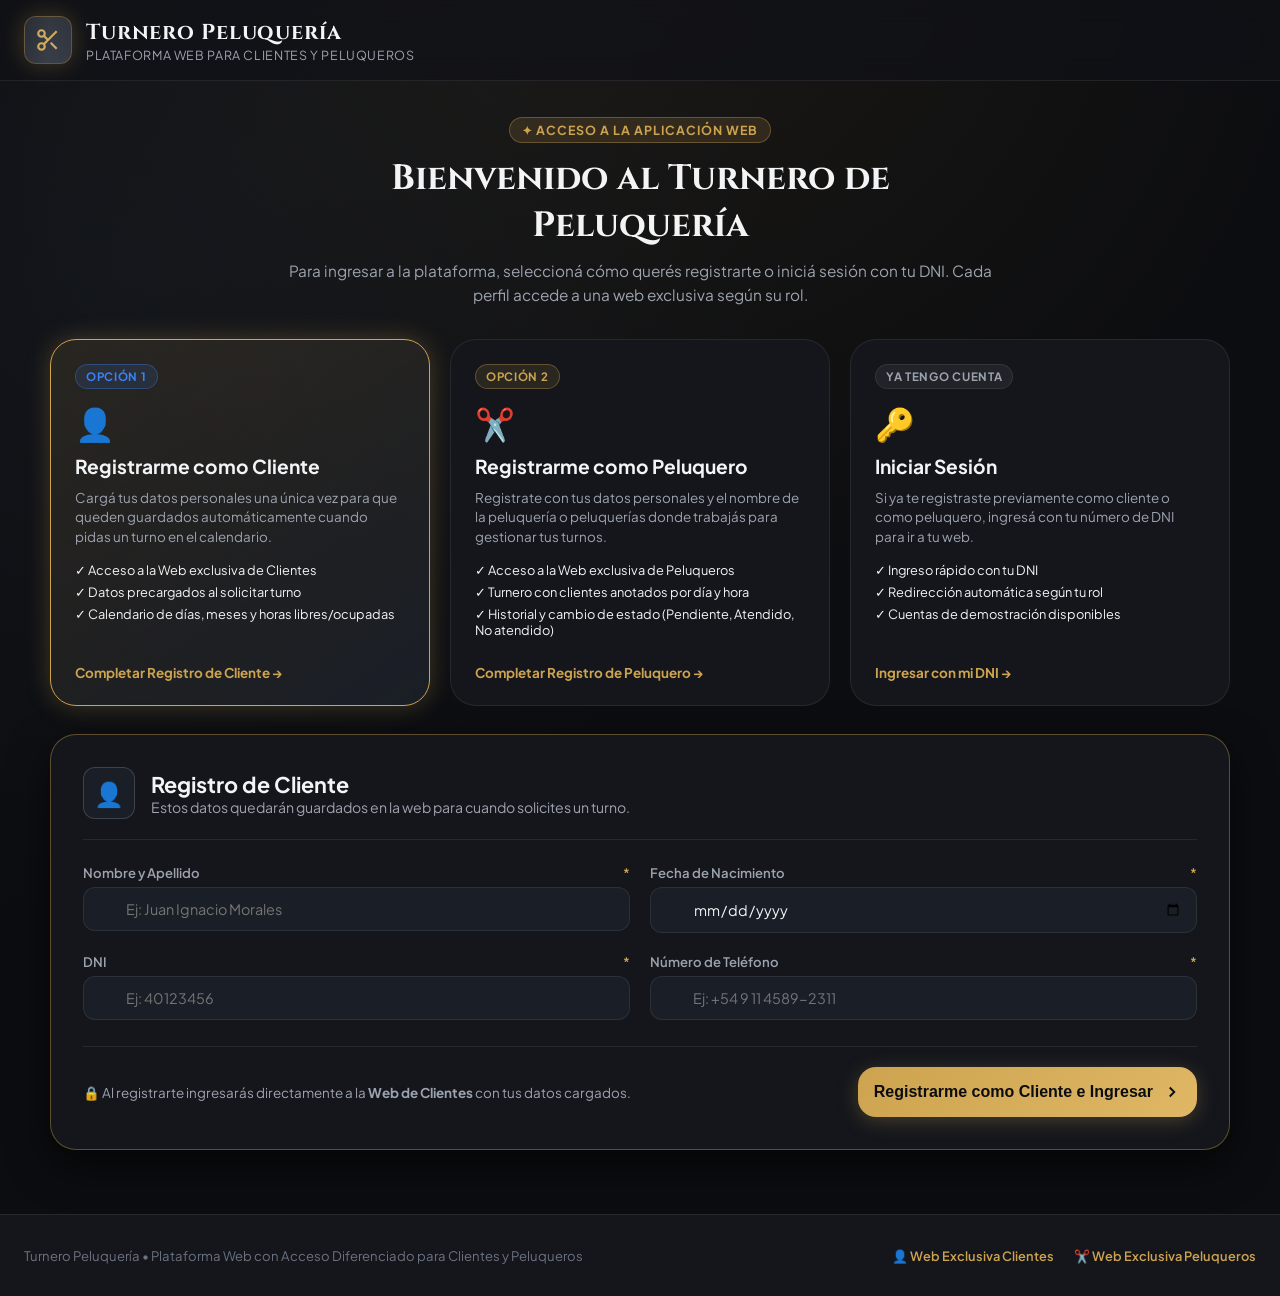
==== cliente.html @ 55160e65 "cambios" ====
<!DOCTYPE html>
<html lang="es">
<head>
  <meta charset="UTF-8">
  <meta name="viewport" content="width=device-width, initial-scale=1.0">
  <title>Web de Clientes | Turnero Peluquería</title>
  <meta name="description" content="Portal exclusivo para clientes. Consultá días, meses y horarios disponibles u ocupados y solicitá tu turno con tus datos ya cargados.">
  <link rel="stylesheet" href="css/style.css">
  <link rel="icon" type="image/svg+xml" href="data:image/svg+xml,<svg xmlns='http://www.w3.org/2000/svg' viewBox='0 0 24 24' fill='%23cda34f'><circle cx='6' cy='6' r='3'/><circle cx='6' cy='18' r='3'/><line x1='20' y1='4' x2='8.12' y2='15.88'/><line x1='14.47' y1='14.48' x2='20' y2='20'/><line x1='8.12' y1='8.12' x2='12' y2='12'/></svg>">
</head>
<body>

  <!-- ==========================================================================
       HEADER EXCLUSIVO WEB DE CLIENTES
       ========================================================================== -->
  <header class="main-header">
    <div class="header-container">
      <div class="brand-wrapper" id="brandLogo">
        <div class="brand-icon-box">
          <svg width="26" height="26" viewBox="0 0 24 24" fill="none" stroke="currentColor" stroke-width="2"><circle cx="6" cy="6" r="3"/><circle cx="6" cy="18" r="3"/><line x1="20" y1="4" x2="8.12" y2="15.88"/><line x1="14.47" y1="14.48" x2="20" y2="20"/><line x1="8.12" y1="8.12" x2="12" y2="12"/></svg>
        </div>
        <div class="brand-info">
          <h1>Turnero Peluquería <span class="portal-role-badge client">Web Clientes</span></h1>
          <p>Reserva de Turnos Online • Días, Meses y Horarios</p>
        </div>
      </div>

      <nav class="nav-tabs-bar" aria-label="Navegación de cliente">
        <button type="button" class="nav-tab-btn active" data-target-view="viewClientBooking" id="tabClientBooking">
          <svg width="16" height="16" viewBox="0 0 24 24" fill="none" stroke="currentColor" stroke-width="2"><rect x="3" y="4" width="18" height="18" rx="2" ry="2"/><line x1="16" y1="2" x2="16" y2="6"/><line x1="8" y1="2" x2="8" y2="6"/><line x1="3" y1="10" x2="21" y2="10"/></svg>
          <span>Solicitar Turno</span>
        </button>
        <button type="button" class="nav-tab-btn" data-target-view="viewClientMyTurns" id="tabClientMyTurns">
          <svg width="16" height="16" viewBox="0 0 24 24" fill="none" stroke="currentColor" stroke-width="2"><path d="M14 2H6a2 2 0 0 0-2 2v16a2 2 0 0 0 2 2h12a2 2 0 0 0 2-2V8z"/><polyline points="14 2 14 8 20 8"/></svg>
          <span>Mis Turnos Solicitados</span>
          <span class="badge-count" id="myTurnsCountBadge" style="display:none;">0</span>
        </button>
      </nav>

      <div class="header-actions">
        <div class="user-session-chip">
          <span class="user-chip-avatar">👤</span>
          <div class="user-chip-text">
            <strong id="headerClientName">Cliente</strong>
            <span id="headerClientDni">DNI -</span>
          </div>
        </div>
        <a href="index.html?logout=1" class="btn-nav-action" title="Cerrar sesión o cambiar de usuario">
          Cerrar Sesión
        </a>
      </div>
    </div>
  </header>

  <main>
    <!-- ========================================================================
         SECCIÓN 1: SOLICITAR TURNO (CALENDARIO DÍAS/MESES/HORAS + DATOS PRECARGADOS)
         ======================================================================== -->
    <section id="viewClientBooking" class="view-section active">

      <!-- Banner de Cliente con Datos Cargados -->
      <div class="tools-strip-wrap">
        <div class="client-preloaded-banner">
          <div class="preloaded-left">
            <div class="preloaded-icon">✓</div>
            <div>
              <h4>Tus datos de cliente ya están cargados en la web</h4>
              <p>Al elegir día, mes y horario disponible, tu turno se registrará automáticamente con tu ficha personal.</p>
            </div>
          </div>
          <div class="preloaded-pills" id="clientTopDataPills">
            <!-- Rellenado dinámicamente con Nombre, DNI, Fecha de Nac. y Teléfono -->
          </div>
        </div>
      </div>

      <!-- Flujo de Reserva -->
      <div class="booking-flow-container">
        <div class="booking-steps-column">

          <!-- PASO 1: TURNERO (MESES, DÍAS Y HORARIOS DISPONIBLES / OCUPADOS) -->
          <div class="step-card" id="stepCalendar">
            <div class="step-header">
              <div class="step-title-wrap">
                <div class="step-number">1</div>
                <div>
                  <h3>Turnero: Días, Meses y Horas Disponibles y Ocupadas</h3>
                  <p class="step-subtitle">Navegá por los meses, elegí un día disponible y seleccioná un horario libre</p>
                </div>
              </div>
              <div class="tools-badges">
                <span>🟢 Libre</span>
                <span>🔴 Ocupado</span>
              </div>
            </div>

            <div class="calendar-time-layout">
              <!-- Calendario Mensual Interactivo -->
              <div class="calendar-widget">
                <div class="calendar-nav-bar">
                  <span class="cal-month-year" id="calendarMonthYear">Octubre 2026</span>
                  <div class="calendar-controls">
                    <button type="button" class="cal-nav-btn" id="btnPrevMonth" title="Mes anterior">‹</button>
                    <button type="button" class="cal-nav-btn" id="btnNextMonth" title="Mes siguiente">›</button>
                  </div>
                </div>

                <div class="calendar-weekdays">
                  <span>Lu</span>
                  <span>Ma</span>
                  <span>Mi</span>
                  <span>Ju</span>
                  <span>Vi</span>
                  <span>Sá</span>
                  <span>Do</span>
                </div>

                <div class="calendar-grid-days" id="calendarGridDays"></div>

                <div class="calendar-legend">
                  <div class="legend-item"><span class="legend-dot avail"></span><span>Con horarios libres</span></div>
                  <div class="legend-item"><span class="legend-dot busy"></span><span>Completo / Cerrado</span></div>
                  <div class="legend-item"><span class="legend-dot selected"></span><span>Día seleccionado</span></div>
                </div>
              </div>

              <!-- Panel de Horarios Disponibles y Ocupados -->
              <div class="time-slots-panel">
                <div class="slots-header-info">
                  <div class="selected-date-preview">
                    <svg width="18" height="18" viewBox="0 0 24 24" fill="none" stroke="currentColor" stroke-width="2"><rect x="3" y="4" width="18" height="18" rx="2" ry="2"/><line x1="16" y1="2" x2="16" y2="6"/><line x1="8" y1="2" x2="8" y2="6"/><line x1="3" y1="10" x2="21" y2="10"/></svg>
                    <h4 id="selectedDatePreviewText">Fecha seleccionada</h4>
                  </div>
                  <span class="slot-availability-count" id="slotAvailCounter">Turnos libres</span>
                </div>

                <div class="slots-group-container" id="slotsGroupContainer"></div>
              </div>
            </div>
          </div>

          <!-- PASO 2: DATOS PRECARGADOS DEL CLIENTE + PELUQUERÍA -->
          <div class="step-card" id="stepClientData">
            <div class="step-header">
              <div class="step-title-wrap">
                <div class="step-number">2</div>
                <div>
                  <h3>Tus Datos Cargados para el Turno</h3>
                  <p class="step-subtitle">Tus datos de registro ya están listos. Solo elegí la peluquería o agregá una aclaración si querés.</p>
                </div>
              </div>
            </div>

            <div class="client-form-grid">
              <div class="form-group">
                <label for="clientName">Nombre y Apellido (Cargado)</label>
                <div class="form-input-wrap readonly-wrap">
                  <input type="text" id="clientName" readonly>
                </div>
              </div>

              <div class="form-group">
                <label for="clientDni">DNI (Cargado)</label>
                <div class="form-input-wrap readonly-wrap">
                  <input type="text" id="clientDni" readonly>
                </div>
              </div>

              <div class="form-group">
                <label for="clientBirthDate">Fecha de Nacimiento (Cargada)</label>
                <div class="form-input-wrap readonly-wrap">
                  <input type="date" id="clientBirthDate" readonly>
                </div>
              </div>

              <div class="form-group">
                <label for="clientPhone">Número de Teléfono (Cargado)</label>
                <div class="form-input-wrap readonly-wrap">
                  <input type="tel" id="clientPhone" readonly>
                </div>
              </div>

              <div class="form-group">
                <label for="clientBarbershop">Peluquería <span class="required">*</span></label>
                <div class="form-input-wrap">
                  <select id="clientBarbershop" class="auth-select"></select>
                </div>
              </div>

              <div class="form-group">
                <label for="clientNotes">Servicio / Aclaración (Opcional)</label>
                <div class="form-input-wrap">
                  <input type="text" id="clientNotes" placeholder="Ej: Corte clásico, degradé, perfilado de barba...">
                </div>
              </div>
            </div>
          </div>

        </div>

        <!-- Resumen Lateral del Turno -->
        <aside class="booking-summary-sidebar">
          <div class="summary-card">
            <h3 class="summary-title">
              <svg width="20" height="20" viewBox="0 0 24 24" fill="none" stroke="currentColor" stroke-width="2"><rect x="3" y="4" width="18" height="18" rx="2" ry="2"/><line x1="16" y1="2" x2="16" y2="6"/><line x1="8" y1="2" x2="8" y2="6"/><line x1="3" y1="10" x2="21" y2="10"/></svg>
              <span>Resumen de tu Turno</span>
            </h3>

            <div class="summary-rows">
              <div class="summary-row">
                <span class="summary-label">Cliente:</span>
                <span class="summary-value" id="summaryClientName">-</span>
              </div>
              <div class="summary-row">
                <span class="summary-label">DNI:</span>
                <span class="summary-value" id="summaryClientDni">-</span>
              </div>
              <div class="summary-row">
                <span class="summary-label">Teléfono:</span>
                <span class="summary-value" id="summaryClientPhone">-</span>
              </div>
              <div class="summary-row">
                <span class="summary-label">Peluquería:</span>
                <span class="summary-value" id="summaryBarbershop">-</span>
              </div>
              <div class="summary-row">
                <span class="summary-label">Fecha:</span>
                <span class="summary-value" id="summaryDate">-</span>
              </div>
              <div class="summary-row">
                <span class="summary-label">Horario:</span>
                <span class="summary-value highlight" id="summaryTime">Seleccionar horario</span>
              </div>
            </div>

            <button type="button" class="btn-confirm-booking" id="btnConfirmBooking" disabled>
              <span>Solicitar Turno Ahora</span>
              <svg width="18" height="18" viewBox="0 0 24 24" fill="none" stroke="currentColor" stroke-width="2.5"><polyline points="9 18 15 12 9 6"/></svg>
            </button>

            <div class="booking-guarantee-note">
              <svg width="16" height="16" viewBox="0 0 24 24" fill="none" stroke="currentColor" stroke-width="2"><path d="M12 22s8-4 8-10V5l-8-3-8 3v7c0 6 8 10 8 10z"/></svg>
              <span>Tu turno se registrará con estado <strong>Pendiente</strong> y aparecerá al instante en el turnero de los peluqueros.</span>
            </div>
          </div>
        </aside>
      </div>
    </section>

    <!-- ========================================================================
         SECCIÓN 2: MIS TURNOS SOLICITADOS
         ======================================================================== -->
    <section id="viewClientMyTurns" class="view-section">
      <div class="dashboard-container">
        <div class="turnero-top-bar">
          <div class="turnero-title-area">
            <h2>Mis Turnos Solicitados</h2>
            <p>Seguimiento de tus reservas y su estado actual (Pendiente, Atendido o No atendido)</p>
          </div>
          <button type="button" class="btn-manual-turn" onclick="document.getElementById('tabClientBooking').click();">
            <span>➕ Pedir Nuevo Turno</span>
          </button>
        </div>

        <div class="turnero-main-board">
          <div class="turnero-table-wrap">
            <table class="turnero-table">
              <thead>
                <tr>
                  <th>Fecha</th>
                  <th>Horario</th>
                  <th>Peluquería</th>
                  <th>Detalle / Aclaración</th>
                  <th>Estado del Turno</th>
                </tr>
              </thead>
              <tbody id="clientMyTurnsTableBody"></tbody>
            </table>
          </div>
        </div>
      </div>
    </section>
  </main>

  <!-- ==========================================================================
       MODAL: TURNO SOLICITADO CON ÉXITO
       ========================================================================== -->
  <div class="modal-backdrop" id="bookingSuccessModal">
    <div class="modal-container">
      <div class="modal-header">
        <h3>¡Turno Solicitado con Éxito!</h3>
        <button type="button" class="btn-close-modal" id="btnCloseSuccessModal">✕</button>
      </div>
      <div class="modal-body">
        <div class="booking-success-box">
          <div class="success-check-badge">✓</div>
          <h2>¡Reserva Confirmada!</h2>
          <p>Tu turno fue agendado con tus datos de cliente precargados.</p>

          <div class="ticket-pass-card">
            <div class="ticket-row">
              <span>Cliente:</span>
              <span id="ticketClient">-</span>
            </div>
            <div class="ticket-row">
              <span>DNI:</span>
              <span id="ticketDni">-</span>
            </div>
            <div class="ticket-row">
              <span>Teléfono:</span>
              <span id="ticketPhone">-</span>
            </div>
            <div class="ticket-row">
              <span>Peluquería:</span>
              <span id="ticketShop">-</span>
            </div>
            <div class="ticket-row">
              <span>Fecha y Hora:</span>
              <span id="ticketDateTime" style="color: var(--primary);">-</span>
            </div>
            <div class="ticket-row">
              <span>Estado inicial:</span>
              <span style="color: var(--warning);">⏳ Pendiente</span>
            </div>
          </div>

          <div class="ticket-actions-row">
            <button type="button" class="btn-ticket-action primary" id="btnGoToMyTurns">
              <span>📋 Ver Mis Turnos Solicitados</span>
            </button>
            <button type="button" class="btn-ticket-action" id="btnStayInCalendar">
              <span>Seguir en el Calendario</span>
            </button>
          </div>
        </div>
      </div>
    </div>
  </div>

  <div class="toast-container" id="toastContainer"></div>

  <footer class="app-footer">
    <div class="footer-inner">
      <div class="footer-copy">
        Turnero Peluquería • Web Exclusiva para Clientes
      </div>
      <div class="footer-specs">
        <span>👤 Tus datos personales están protegidos y cargados en sesión</span>
      </div>
    </div>
  </footer>

  <script src="js/auth-store.js"></script>
  <script src="js/notifications.js"></script>
  <script src="js/cliente.js"></script>
</body>
</html>
---- css/style.css ----
/* ==========================================================================
   BARBERPRO STUDIO - DESIGN SYSTEM & LUXURY AESTHETICS
   ========================================================================== */

@import url('https://fonts.googleapis.com/css2?family=Cinzel:wght@500;600;700;800&family=Plus+Jakarta+Sans:wght@300;400;500;600;700;800&family=JetBrains+Mono:wght@400;500;700&display=swap');

:root {
  /* Color Palette - Gold Luxury Theme (Default) */
  --primary: #cda34f;
  --primary-hover: #dfb765;
  --primary-active: #b58d3b;
  --primary-glow: rgba(205, 163, 79, 0.28);
  --primary-subtle: rgba(205, 163, 79, 0.12);
  --primary-border: rgba(205, 163, 79, 0.35);

  --bg-main: #0c0d10;
  --bg-surface: #14161c;
  --bg-surface-elevated: #1a1e26;
  --bg-surface-glass: rgba(20, 22, 28, 0.82);
  --bg-overlay: rgba(8, 9, 12, 0.88);
  
  --border-subtle: rgba(255, 255, 255, 0.08);
  --border-strong: rgba(255, 255, 255, 0.16);
  --border-gold: rgba(205, 163, 79, 0.4);

  --text-main: #f3f4f6;
  --text-muted: #9ca3af;
  --text-faint: #6b7280;
  --text-inverse: #0c0d10;

  /* State Colors */
  --success: #10b981;
  --success-glow: rgba(16, 185, 129, 0.25);
  --success-bg: rgba(16, 185, 129, 0.12);
  --warning: #f59e0b;
  --warning-glow: rgba(245, 158, 11, 0.25);
  --warning-bg: rgba(245, 158, 11, 0.12);
  --danger: #ef4444;
  --danger-glow: rgba(239, 68, 68, 0.25);
  --danger-bg: rgba(239, 68, 68, 0.12);
  --info: #3b82f6;
  --info-glow: rgba(59, 130, 246, 0.25);
  --info-bg: rgba(59, 130, 246, 0.12);

  /* Typography */
  --font-heading: 'Cinzel', serif;
  --font-body: 'Plus Jakarta Sans', sans-serif;
  --font-mono: 'JetBrains Mono', monospace;

  /* Elevation & Shadows */
  --shadow-sm: 0 2px 8px rgba(0, 0, 0, 0.35);
  --shadow-md: 0 8px 24px rgba(0, 0, 0, 0.45);
  --shadow-lg: 0 16px 40px rgba(0, 0, 0, 0.6);
  --shadow-glow: 0 0 25px var(--primary-glow);

  /* Transitions & Border Radius */
  --radius-sm: 6px;
  --radius-md: 12px;
  --radius-lg: 18px;
  --radius-xl: 26px;
  --radius-full: 9999px;
  --transition-fast: 0.18s cubic-bezier(0.4, 0, 0.2, 1);
  --transition-normal: 0.3s cubic-bezier(0.4, 0, 0.2, 1);
  --transition-bounce: 0.4s cubic-bezier(0.34, 1.56, 0.64, 1);
}

/* Theme presets for live sales pitching */
[data-theme="ruby"] {
  --primary: #e0474c;
  --primary-hover: #f1585d;
  --primary-active: #c53439;
  --primary-glow: rgba(224, 71, 76, 0.28);
  --primary-subtle: rgba(224, 71, 76, 0.12);
  --primary-border: rgba(224, 71, 76, 0.35);
}

[data-theme="emerald"] {
  --primary: #10b981;
  --primary-hover: #26cb94;
  --primary-active: #059669;
  --primary-glow: rgba(16, 185, 129, 0.28);
  --primary-subtle: rgba(16, 185, 129, 0.12);
  --primary-border: rgba(16, 185, 129, 0.35);
}

[data-theme="royal"] {
  --primary: #3b82f6;
  --primary-hover: #60a5fa;
  --primary-active: #2563eb;
  --primary-glow: rgba(59, 130, 246, 0.28);
  --primary-subtle: rgba(59, 130, 246, 0.12);
  --primary-border: rgba(59, 130, 246, 0.35);
}

[data-theme="amber"] {
  --primary: #f59e0b;
  --primary-hover: #fbbf24;
  --primary-active: #d97706;
  --primary-glow: rgba(245, 158, 11, 0.28);
  --primary-subtle: rgba(245, 158, 11, 0.12);
  --primary-border: rgba(245, 158, 11, 0.35);
}

/* Global Reset */
*, *::before, *::after {
  box-sizing: border-box;
  margin: 0;
  padding: 0;
}

html {
  scroll-behavior: smooth;
  font-size: 16px;
  background-color: var(--bg-main);
  color: var(--text-main);
  font-family: var(--font-body);
  -webkit-font-smoothing: antialiased;
}

body {
  min-height: 100vh;
  display: flex;
  flex-direction: column;
  background: radial-gradient(circle at 50% -10%, rgba(205, 163, 79, 0.08) 0%, transparent 60%),
              radial-gradient(circle at 10% 30%, rgba(30, 35, 45, 0.4) 0%, transparent 50%),
              var(--bg-main);
  background-attachment: fixed;
  overflow-x: hidden;
}

/* Scrollbar */
::-webkit-scrollbar {
  width: 8px;
  height: 8px;
}
::-webkit-scrollbar-track {
  background: var(--bg-main);
}
::-webkit-scrollbar-thumb {
  background: var(--bg-surface-elevated);
  border-radius: var(--radius-full);
  border: 2px solid var(--bg-main);
}
::-webkit-scrollbar-thumb:hover {
  background: var(--primary);
}

/* ==========================================================================
   NAVIGATION TABS BAR (HEADER)
   ========================================================================== */
.nav-tabs-bar {
  display: flex;
  background: var(--bg-surface);
  padding: 4px;
  border-radius: var(--radius-full);
  border: 1px solid var(--border-subtle);
  gap: 4px;
}

.nav-tab-btn {
  background: transparent;
  border: none;
  color: var(--text-muted);
  padding: 8px 18px;
  border-radius: var(--radius-full);
  font-size: 0.85rem;
  font-weight: 600;
  cursor: pointer;
  display: flex;
  align-items: center;
  gap: 8px;
  transition: var(--transition-fast);
}

.nav-tab-btn:hover {
  color: var(--text-main);
  background: rgba(255, 255, 255, 0.05);
}

.nav-tab-btn.active {
  background: var(--primary);
  color: var(--text-inverse);
  box-shadow: 0 2px 12px var(--primary-glow);
}

.nav-tab-btn .badge-count {
  background: var(--danger);
  color: #fff;
  font-size: 0.7rem;
  padding: 1px 6px;
  border-radius: var(--radius-full);
  font-weight: 700;
}

/* Tools Strip Banner */
.tools-strip-wrap {
  max-width: 1400px;
  margin: 20px auto 0;
  padding: 0 24px;
}

.tools-strip {
  background: var(--bg-surface);
  border: 1px solid var(--border-subtle);
  border-radius: var(--radius-lg);
  padding: 16px 24px;
  display: flex;
  align-items: center;
  justify-content: space-between;
  gap: 20px;
  flex-wrap: wrap;
  box-shadow: var(--shadow-sm);
}

.tools-info {
  display: flex;
  align-items: center;
  gap: 16px;
}

.tools-thumb {
  width: 76px;
  height: 52px;
  object-fit: cover;
  border-radius: var(--radius-sm);
  border: 1px solid var(--border-gold);
}

.tools-info h4 {
  font-size: 0.95rem;
  font-weight: 700;
  color: var(--text-main);
}

.tools-info p {
  font-size: 0.8rem;
  color: var(--text-muted);
}

.tools-badges {
  display: flex;
  gap: 14px;
  font-size: 0.8rem;
  color: var(--primary);
  font-weight: 700;
  flex-wrap: wrap;
}

.btn-table-assign {
  background: var(--primary-subtle);
  border: 1px solid var(--primary-border);
  color: var(--primary);
  padding: 5px 12px;
  border-radius: var(--radius-full);
  font-size: 0.78rem;
  font-weight: 700;
  cursor: pointer;
  transition: var(--transition-fast);
}

.btn-table-assign:hover {
  background: var(--primary);
  color: var(--text-inverse);
  box-shadow: 0 2px 10px var(--primary-glow);
}

.btn-nav-action {
  background: var(--bg-surface-elevated);
  border: 1px solid var(--border-subtle);
  color: var(--text-main);
  padding: 8px 16px;
  border-radius: var(--radius-md);
  font-size: 0.85rem;
  font-weight: 600;
  cursor: pointer;
  transition: var(--transition-fast);
}

.btn-nav-action:hover {
  border-color: var(--border-strong);
}

.footer-specs {
  display: flex;
  align-items: center;
  gap: 20px;
  font-size: 0.8rem;
  color: var(--primary);
  font-weight: 600;
  flex-wrap: wrap;
}

/* ==========================================================================
   MAIN APP HEADER
   ========================================================================== */
.main-header {
  border-bottom: 1px solid var(--border-subtle);
  background: rgba(16, 18, 24, 0.7);
  backdrop-filter: blur(12px);
}

.header-container {
  max-width: 1440px;
  margin: 0 auto;
  padding: 16px 24px;
  display: flex;
  align-items: center;
  justify-content: space-between;
  gap: 20px;
}

.brand-wrapper {
  display: flex;
  align-items: center;
  gap: 14px;
  text-decoration: none;
  cursor: pointer;
}

.brand-icon-box {
  width: 48px;
  height: 48px;
  background: linear-gradient(135deg, var(--bg-surface-elevated), #262c38);
  border: 1px solid var(--border-gold);
  border-radius: var(--radius-md);
  display: flex;
  align-items: center;
  justify-content: center;
  color: var(--primary);
  box-shadow: var(--shadow-glow);
  position: relative;
  overflow: hidden;
}

.brand-icon-box::after {
  content: '';
  position: absolute;
  top: -50%;
  left: -50%;
  width: 200%;
  height: 200%;
  background: linear-gradient(45deg, transparent, rgba(255,255,255,0.1), transparent);
  transform: rotate(45deg);
  animation: shine-badge 5s infinite;
}

@keyframes shine-badge {
  0%, 100% { transform: translateY(-100%) rotate(45deg); }
  50% { transform: translateY(100%) rotate(45deg); }
}

.brand-info h1 {
  font-family: var(--font-heading);
  font-size: 1.35rem;
  font-weight: 700;
  letter-spacing: 0.04em;
  color: var(--text-main);
  display: flex;
  align-items: center;
  gap: 8px;
}

.brand-info h1 span.salon-name-display {
  color: var(--primary);
}

.brand-info p {
  font-size: 0.78rem;
  color: var(--text-muted);
  letter-spacing: 0.05em;
  text-transform: uppercase;
}

.header-actions {
  display: flex;
  align-items: center;
  gap: 12px;
}

.header-status-pill {
  display: flex;
  align-items: center;
  gap: 8px;
  background: var(--bg-surface);
  border: 1px solid var(--border-subtle);
  padding: 6px 14px;
  border-radius: var(--radius-full);
  font-size: 0.8rem;
  color: var(--text-muted);
}

.header-status-pill .status-icon {
  width: 8px;
  height: 8px;
  border-radius: 50%;
  background-color: var(--success);
  box-shadow: 0 0 8px var(--success);
}

.btn-pitch-guide {
  background: var(--bg-surface-elevated);
  border: 1px solid var(--border-strong);
  color: var(--text-main);
  padding: 8px 16px;
  border-radius: var(--radius-full);
  font-size: 0.82rem;
  font-weight: 600;
  cursor: pointer;
  display: flex;
  align-items: center;
  gap: 8px;
  transition: var(--transition-fast);
}

.btn-pitch-guide:hover {
  border-color: var(--primary);
  color: var(--primary);
  box-shadow: var(--shadow-glow);
}

/* ==========================================================================
   VIEW CONTAINERS
   ========================================================================== */
.view-section {
  display: none;
  animation: fadeIn 0.3s ease;
  flex: 1;
}

.view-section.active {
  display: block;
}

@keyframes fadeIn {
  from { opacity: 0; transform: translateY(6px); }
  to { opacity: 1; transform: translateY(0); }
}

/* ==========================================================================
   VISTA 1: CLIENT BOOKING EXPERIENCE
   ========================================================================== */
.booking-hero {
  position: relative;
  border-radius: var(--radius-xl);
  margin: 24px auto 0;
  max-width: 1400px;
  overflow: hidden;
  box-shadow: var(--shadow-lg);
  border: 1px solid var(--border-subtle);
}

.hero-backdrop {
  height: 380px;
  background-size: cover;
  background-position: center 40%;
  position: relative;
  display: flex;
  align-items: flex-end;
}

.hero-overlay {
  position: absolute;
  inset: 0;
  background: linear-gradient(180deg, rgba(12, 13, 16, 0.3) 0%, rgba(12, 13, 16, 0.95) 100%);
}

.hero-content {
  position: relative;
  z-index: 2;
  padding: 36px 40px;
  width: 100%;
  display: flex;
  justify-content: space-between;
  align-items: flex-end;
  gap: 24px;
  flex-wrap: wrap;
}

.hero-text-block {
  max-width: 650px;
}

.hero-badge {
  display: inline-flex;
  align-items: center;
  gap: 8px;
  background: rgba(205, 163, 79, 0.15);
  border: 1px solid var(--primary-border);
  color: var(--primary);
  font-size: 0.78rem;
  font-weight: 700;
  letter-spacing: 0.08em;
  text-transform: uppercase;
  padding: 4px 12px;
  border-radius: var(--radius-full);
  margin-bottom: 12px;
  backdrop-filter: blur(6px);
}

.hero-title {
  font-family: var(--font-heading);
  font-size: 2.5rem;
  font-weight: 700;
  color: #fff;
  line-height: 1.15;
  margin-bottom: 10px;
  text-shadow: 0 2px 10px rgba(0, 0, 0, 0.8);
}

.hero-title span {
  color: var(--primary);
}

.hero-subtitle {
  color: #d1d5db;
  font-size: 1.05rem;
  line-height: 1.5;
  margin-bottom: 14px;
}

.hero-salon-specs {
  display: flex;
  align-items: center;
  gap: 20px;
  flex-wrap: wrap;
}

.spec-item {
  display: flex;
  align-items: center;
  gap: 8px;
  color: #9ca3af;
  font-size: 0.85rem;
}

.spec-item svg {
  color: var(--primary);
}

.hero-cta-quick {
  background: rgba(20, 22, 28, 0.85);
  backdrop-filter: blur(12px);
  border: 1px solid var(--border-gold);
  border-radius: var(--radius-lg);
  padding: 20px 24px;
  display: flex;
  flex-direction: column;
  align-items: center;
  gap: 12px;
  box-shadow: var(--shadow-glow);
}

.quick-rating {
  display: flex;
  align-items: center;
  gap: 6px;
  color: #fbbf24;
  font-size: 0.95rem;
  font-weight: 700;
}

.quick-rating span {
  color: var(--text-muted);
  font-size: 0.8rem;
  font-weight: 400;
}

.btn-book-hero {
  background: linear-gradient(135deg, var(--primary), var(--primary-hover));
  color: var(--text-inverse);
  font-weight: 700;
  border: none;
  padding: 12px 28px;
  border-radius: var(--radius-full);
  font-size: 0.95rem;
  cursor: pointer;
  display: flex;
  align-items: center;
  gap: 10px;
  box-shadow: 0 4px 18px var(--primary-glow);
  transition: var(--transition-fast);
}

.btn-book-hero:hover {
  transform: translateY(-2px);
  box-shadow: 0 6px 24px var(--primary-glow);
}

/* Booking Step-by-Step Flow */
.booking-flow-container {
  max-width: 1400px;
  margin: 32px auto 60px;
  padding: 0 24px;
  display: grid;
  grid-template-columns: 1fr 380px;
  gap: 32px;
}

@media (max-width: 1024px) {
  .booking-flow-container {
    grid-template-columns: 1fr;
  }
}

.booking-steps-column {
  display: flex;
  flex-direction: column;
  gap: 32px;
}

.step-card {
  background: var(--bg-surface);
  border: 1px solid var(--border-subtle);
  border-radius: var(--radius-xl);
  padding: 28px;
  box-shadow: var(--shadow-md);
  position: relative;
  transition: var(--transition-normal);
}

.step-card:hover {
  border-color: rgba(255, 255, 255, 0.12);
}

.step-header {
  display: flex;
  align-items: center;
  justify-content: space-between;
  margin-bottom: 24px;
  padding-bottom: 16px;
  border-bottom: 1px solid var(--border-subtle);
}

.step-title-wrap {
  display: flex;
  align-items: center;
  gap: 14px;
}

.step-number {
  width: 38px;
  height: 38px;
  border-radius: 50%;
  background: var(--primary-subtle);
  border: 1px solid var(--primary-border);
  color: var(--primary);
  font-family: var(--font-heading);
  font-size: 1.1rem;
  font-weight: 700;
  display: flex;
  align-items: center;
  justify-content: center;
}

.step-title-wrap h3 {
  font-size: 1.25rem;
  font-weight: 700;
  color: var(--text-main);
  letter-spacing: -0.01em;
}

.step-subtitle {
  font-size: 0.85rem;
  color: var(--text-muted);
}

/* Services Grid */
.services-grid {
  display: grid;
  grid-template-columns: repeat(auto-fit, minmax(280px, 1fr));
  gap: 16px;
}

.service-card {
  background: var(--bg-surface-elevated);
  border: 1px solid var(--border-subtle);
  border-radius: var(--radius-lg);
  padding: 20px;
  cursor: pointer;
  transition: var(--transition-normal);
  display: flex;
  flex-direction: column;
  justify-content: space-between;
  position: relative;
  overflow: hidden;
}

.service-card:hover {
  transform: translateY(-3px);
  border-color: var(--primary-border);
  box-shadow: var(--shadow-sm);
}

.service-card.selected {
  border-color: var(--primary);
  background: linear-gradient(145deg, rgba(205, 163, 79, 0.08), var(--bg-surface-elevated));
  box-shadow: var(--shadow-glow);
}

.service-card.selected::after {
  content: '✓';
  position: absolute;
  top: 14px;
  right: 14px;
  width: 24px;
  height: 24px;
  background: var(--primary);
  color: var(--text-inverse);
  border-radius: 50%;
  display: flex;
  align-items: center;
  justify-content: center;
  font-size: 0.8rem;
  font-weight: 800;
}

.service-icon-row {
  display: flex;
  align-items: center;
  justify-content: space-between;
  margin-bottom: 12px;
}

.service-icon {
  width: 42px;
  height: 42px;
  border-radius: var(--radius-md);
  background: var(--primary-subtle);
  color: var(--primary);
  display: flex;
  align-items: center;
  justify-content: center;
}

.service-badge {
  font-size: 0.7rem;
  font-weight: 700;
  text-transform: uppercase;
  padding: 3px 8px;
  border-radius: var(--radius-full);
  background: rgba(255, 255, 255, 0.06);
  color: var(--text-muted);
}

.service-badge.popular {
  background: var(--primary-subtle);
  color: var(--primary);
  border: 1px solid var(--primary-border);
}

.service-name {
  font-size: 1.05rem;
  font-weight: 700;
  margin-bottom: 6px;
  color: var(--text-main);
}

.service-desc {
  font-size: 0.82rem;
  color: var(--text-muted);
  line-height: 1.45;
  margin-bottom: 16px;
}

.service-meta {
  display: flex;
  align-items: center;
  justify-content: space-between;
  padding-top: 12px;
  border-top: 1px solid var(--border-subtle);
}

.service-duration {
  font-size: 0.8rem;
  color: var(--text-faint);
  display: flex;
  align-items: center;
  gap: 6px;
}

.service-price {
  font-size: 1.2rem;
  font-weight: 800;
  color: var(--primary);
  font-family: var(--font-mono);
}

/* Specialists / Barbers Grid */
.barbers-grid {
  display: grid;
  grid-template-columns: repeat(auto-fit, minmax(210px, 1fr));
  gap: 16px;
}

.barber-card {
  background: var(--bg-surface-elevated);
  border: 1px solid var(--border-subtle);
  border-radius: var(--radius-lg);
  padding: 16px;
  cursor: pointer;
  transition: var(--transition-normal);
  text-align: center;
  position: relative;
}

.barber-card:hover {
  transform: translateY(-3px);
  border-color: var(--primary-border);
}

.barber-card.selected {
  border-color: var(--primary);
  background: linear-gradient(145deg, rgba(205, 163, 79, 0.08), var(--bg-surface-elevated));
  box-shadow: var(--shadow-glow);
}

.barber-avatar-wrap {
  width: 84px;
  height: 84px;
  margin: 0 auto 12px;
  border-radius: 50%;
  overflow: hidden;
  border: 2px solid var(--border-strong);
  position: relative;
}

.barber-card.selected .barber-avatar-wrap {
  border-color: var(--primary);
  box-shadow: 0 0 14px var(--primary-glow);
}

.barber-avatar-wrap img {
  width: 100%;
  height: 100%;
  object-fit: cover;
}

.barber-avatar-placeholder {
  width: 100%;
  height: 100%;
  background: #232834;
  display: flex;
  align-items: center;
  justify-content: center;
  color: var(--primary);
  font-size: 1.8rem;
}

.barber-name {
  font-weight: 700;
  font-size: 0.98rem;
  margin-bottom: 4px;
}

.barber-role {
  font-size: 0.78rem;
  color: var(--primary);
  margin-bottom: 8px;
}

.barber-status-indicator {
  display: inline-flex;
  align-items: center;
  gap: 6px;
  font-size: 0.72rem;
  color: var(--success);
  background: var(--success-bg);
  padding: 2px 8px;
  border-radius: var(--radius-full);
}

.barber-status-indicator::before {
  content: '';
  width: 6px;
  height: 6px;
  border-radius: 50%;
  background: var(--success);
}

/* ==========================================================================
   CALENDAR & TIME SLOT ENGINE (DÍA, MES, AÑO + TURNOS)
   ========================================================================== */
.calendar-time-layout {
  display: grid;
  grid-template-columns: 360px 1fr;
  gap: 24px;
}

@media (max-width: 900px) {
  .calendar-time-layout {
    grid-template-columns: 1fr;
  }
}

.calendar-widget {
  background: var(--bg-surface-elevated);
  border: 1px solid var(--border-subtle);
  border-radius: var(--radius-lg);
  padding: 20px;
}

.calendar-nav-bar {
  display: flex;
  align-items: center;
  justify-content: space-between;
  margin-bottom: 18px;
}

.cal-month-year {
  font-family: var(--font-heading);
  font-weight: 700;
  font-size: 1.15rem;
  color: var(--text-main);
  text-transform: capitalize;
}

.calendar-controls {
  display: flex;
  align-items: center;
  gap: 6px;
}

.cal-nav-btn {
  background: var(--bg-surface);
  border: 1px solid var(--border-subtle);
  color: var(--text-main);
  width: 32px;
  height: 32px;
  border-radius: var(--radius-sm);
  display: flex;
  align-items: center;
  justify-content: center;
  cursor: pointer;
  transition: var(--transition-fast);
}

.cal-nav-btn:hover {
  background: var(--primary-subtle);
  color: var(--primary);
  border-color: var(--primary-border);
}

.calendar-weekdays {
  display: grid;
  grid-template-columns: repeat(7, 1fr);
  text-align: center;
  font-size: 0.75rem;
  font-weight: 700;
  color: var(--text-faint);
  margin-bottom: 10px;
  text-transform: uppercase;
  letter-spacing: 0.05em;
}

.calendar-grid-days {
  display: grid;
  grid-template-columns: repeat(7, 1fr);
  gap: 6px;
}

.cal-day-cell {
  aspect-ratio: 1;
  display: flex;
  flex-direction: column;
  align-items: center;
  justify-content: center;
  border-radius: var(--radius-md);
  font-size: 0.88rem;
  font-weight: 600;
  background: rgba(255, 255, 255, 0.02);
  border: 1px solid transparent;
  cursor: pointer;
  position: relative;
  transition: var(--transition-fast);
}

.cal-day-cell:hover:not(.disabled) {
  background: rgba(255, 255, 255, 0.08);
  border-color: var(--border-strong);
}

.cal-day-cell.selected {
  background: var(--primary) !important;
  color: var(--text-inverse) !important;
  font-weight: 800;
  box-shadow: 0 4px 14px var(--primary-glow);
}

.cal-day-cell.today:not(.selected) {
  border-color: var(--primary);
  color: var(--primary);
}

.cal-day-cell.disabled {
  opacity: 0.22;
  cursor: not-allowed;
  background: transparent;
}

.cal-day-cell .dot-indicator {
  width: 4px;
  height: 4px;
  border-radius: 50%;
  margin-top: 3px;
}

.cal-day-cell .dot-indicator.avail { background: var(--success); }
.cal-day-cell .dot-indicator.low { background: var(--warning); }
.cal-day-cell .dot-indicator.none { background: var(--danger); }

.calendar-legend {
  display: flex;
  align-items: center;
  justify-content: center;
  gap: 16px;
  margin-top: 18px;
  padding-top: 14px;
  border-top: 1px solid var(--border-subtle);
  font-size: 0.75rem;
  color: var(--text-muted);
}

.legend-item {
  display: flex;
  align-items: center;
  gap: 6px;
}

.legend-dot {
  width: 8px;
  height: 8px;
  border-radius: 50%;
}
.legend-dot.avail { background: var(--success); }
.legend-dot.busy { background: #4b5563; }
.legend-dot.selected { background: var(--primary); }

/* Time Slots Panel */
.time-slots-panel {
  background: var(--bg-surface-elevated);
  border: 1px solid var(--border-subtle);
  border-radius: var(--radius-lg);
  padding: 20px;
  display: flex;
  flex-direction: column;
}

.slots-header-info {
  display: flex;
  align-items: center;
  justify-content: space-between;
  margin-bottom: 18px;
  padding-bottom: 14px;
  border-bottom: 1px solid var(--border-subtle);
}

.selected-date-preview {
  display: flex;
  align-items: center;
  gap: 10px;
}

.selected-date-preview svg {
  color: var(--primary);
}

.selected-date-preview h4 {
  font-size: 1rem;
  font-weight: 700;
  text-transform: capitalize;
}

.slot-availability-count {
  font-size: 0.8rem;
  color: var(--success);
  background: var(--success-bg);
  padding: 4px 10px;
  border-radius: var(--radius-full);
  font-weight: 600;
}

.slots-group-container {
  display: flex;
  flex-direction: column;
  gap: 18px;
  overflow-y: auto;
  max-height: 380px;
  padding-right: 6px;
}

.slot-group-title {
  font-size: 0.8rem;
  font-weight: 700;
  text-transform: uppercase;
  letter-spacing: 0.06em;
  color: var(--text-faint);
  display: flex;
  align-items: center;
  gap: 8px;
  margin-bottom: 8px;
}

.slots-grid {
  display: grid;
  grid-template-columns: repeat(auto-fill, minmax(100px, 1fr));
  gap: 8px;
}

.time-slot-btn {
  background: var(--bg-surface);
  border: 1px solid var(--border-subtle);
  color: var(--text-main);
  padding: 10px 8px;
  border-radius: var(--radius-md);
  font-family: var(--font-mono);
  font-size: 0.88rem;
  font-weight: 600;
  cursor: pointer;
  transition: var(--transition-fast);
  text-align: center;
  position: relative;
  display: flex;
  flex-direction: column;
  align-items: center;
  gap: 3px;
}

.time-slot-btn:hover:not(.occupied) {
  border-color: var(--primary);
  background: rgba(205, 163, 79, 0.06);
  transform: translateY(-2px);
}

.time-slot-btn.selected {
  background: var(--primary);
  color: var(--text-inverse);
  border-color: var(--primary);
  font-weight: 800;
  box-shadow: 0 4px 14px var(--primary-glow);
}

.time-slot-btn.occupied {
  opacity: 0.38;
  cursor: not-allowed;
  background: rgba(255, 255, 255, 0.02);
  border-color: transparent;
  text-decoration: line-through;
}

.time-slot-btn .slot-status-label {
  font-family: var(--font-body);
  font-size: 0.65rem;
  text-transform: uppercase;
  font-weight: 700;
  letter-spacing: 0.05em;
}

.time-slot-btn.occupied .slot-status-label {
  color: var(--danger);
  text-decoration: none;
}

.time-slot-btn:not(.occupied):not(.selected) .slot-status-label {
  color: var(--success);
}

/* Step 4: Client Info Form */
.client-form-grid {
  display: grid;
  grid-template-columns: 1fr 1fr;
  gap: 16px;
}

@media (max-width: 640px) {
  .client-form-grid {
    grid-template-columns: 1fr;
  }
}

.form-group {
  display: flex;
  flex-direction: column;
  gap: 6px;
}

.form-group.full-width {
  grid-column: 1 / -1;
}

.form-group label {
  font-size: 0.82rem;
  font-weight: 600;
  color: var(--text-muted);
  display: flex;
  align-items: center;
  justify-content: space-between;
}

.form-group label span.required {
  color: var(--primary);
}

.form-input-wrap {
  position: relative;
  display: flex;
  align-items: center;
}

.form-input-wrap svg {
  position: absolute;
  left: 14px;
  color: var(--text-faint);
  pointer-events: none;
}

.form-input-wrap input,
.form-input-wrap textarea {
  width: 100%;
  background: var(--bg-surface-elevated);
  border: 1px solid var(--border-subtle);
  color: var(--text-main);
  padding: 12px 14px 12px 42px;
  border-radius: var(--radius-md);
  font-size: 0.9rem;
  font-family: var(--font-body);
  outline: none;
  transition: var(--transition-fast);
}

.form-input-wrap textarea {
  padding-left: 14px;
  resize: vertical;
  min-height: 80px;
}

.form-input-wrap input:focus,
.form-input-wrap textarea:focus {
  border-color: var(--primary);
  box-shadow: 0 0 12px var(--primary-glow);
}

.form-input-hint {
  font-size: 0.74rem;
  color: var(--text-faint);
}

/* Booking Summary Column (Sticky Sidebar) */
.booking-summary-sidebar {
  position: sticky;
  top: 110px;
  height: fit-content;
}

.summary-card {
  background: var(--bg-surface);
  border: 1px solid var(--border-gold);
  border-radius: var(--radius-xl);
  padding: 26px;
  box-shadow: var(--shadow-lg);
  position: relative;
  overflow: hidden;
}

.summary-card::before {
  content: '';
  position: absolute;
  top: 0;
  left: 0;
  right: 0;
  height: 4px;
  background: linear-gradient(90deg, var(--primary), var(--primary-hover));
}

.summary-title {
  font-family: var(--font-heading);
  font-size: 1.25rem;
  font-weight: 700;
  margin-bottom: 20px;
  display: flex;
  align-items: center;
  gap: 10px;
  color: var(--text-main);
}

.summary-rows {
  display: flex;
  flex-direction: column;
  gap: 14px;
  margin-bottom: 22px;
  padding-bottom: 20px;
  border-bottom: 1px solid var(--border-subtle);
}

.summary-row {
  display: flex;
  align-items: flex-start;
  justify-content: space-between;
  gap: 12px;
  font-size: 0.88rem;
}

.summary-label {
  color: var(--text-muted);
  display: flex;
  align-items: center;
  gap: 8px;
}

.summary-value {
  color: var(--text-main);
  font-weight: 700;
  text-align: right;
}

.summary-value.highlight {
  color: var(--primary);
}

.summary-total {
  display: flex;
  align-items: center;
  justify-content: space-between;
  margin-bottom: 22px;
}

.total-label {
  font-size: 1rem;
  font-weight: 700;
  color: var(--text-main);
}

.total-price {
  font-size: 1.6rem;
  font-weight: 800;
  color: var(--primary);
  font-family: var(--font-mono);
}

.btn-confirm-booking {
  width: 100%;
  background: linear-gradient(135deg, var(--primary), var(--primary-hover));
  color: var(--text-inverse);
  border: none;
  padding: 16px;
  border-radius: var(--radius-lg);
  font-size: 1rem;
  font-weight: 800;
  cursor: pointer;
  display: flex;
  align-items: center;
  justify-content: center;
  gap: 10px;
  box-shadow: 0 4px 20px var(--primary-glow);
  transition: var(--transition-fast);
}

.btn-confirm-booking:hover {
  transform: translateY(-2px);
  box-shadow: 0 8px 28px var(--primary-glow);
}

.booking-guarantee-note {
  margin-top: 14px;
  display: flex;
  align-items: center;
  gap: 8px;
  font-size: 0.75rem;
  color: var(--text-faint);
  line-height: 1.4;
}

.booking-guarantee-note svg {
  color: var(--success);
  flex-shrink: 0;
}

/* ==========================================================================
   VISTA 2: TURNERO DIGITAL & PANEL PELUQUERÍA
   ========================================================================== */
.dashboard-container {
  max-width: 1440px;
  margin: 24px auto 60px;
  padding: 0 24px;
  display: flex;
  flex-direction: column;
  gap: 24px;
}

.turnero-top-bar {
  display: flex;
  align-items: center;
  justify-content: space-between;
  flex-wrap: wrap;
  gap: 16px;
  background: var(--bg-surface);
  border: 1px solid var(--border-subtle);
  border-radius: var(--radius-xl);
  padding: 18px 24px;
  box-shadow: var(--shadow-md);
}

.turnero-title-area h2 {
  font-family: var(--font-heading);
  font-size: 1.45rem;
  font-weight: 700;
  color: var(--text-main);
  display: flex;
  align-items: center;
  gap: 10px;
}

.turnero-title-area p {
  font-size: 0.84rem;
  color: var(--text-muted);
}

.turnero-filter-controls {
  display: flex;
  align-items: center;
  gap: 12px;
  flex-wrap: wrap;
}

.date-badge-selector {
  display: flex;
  align-items: center;
  gap: 8px;
  background: var(--bg-surface-elevated);
  border: 1px solid var(--border-subtle);
  padding: 6px 14px;
  border-radius: var(--radius-full);
}

.date-badge-selector input[type="date"] {
  background: transparent;
  border: none;
  outline: none;
  color: var(--text-main);
  font-family: var(--font-mono);
  font-size: 0.85rem;
  font-weight: 600;
  color-scheme: dark;
}

.barber-chair-filter {
  display: flex;
  align-items: center;
  gap: 6px;
  background: var(--bg-surface-elevated);
  padding: 4px;
  border-radius: var(--radius-full);
  border: 1px solid var(--border-subtle);
}

.chair-pill-btn {
  background: transparent;
  border: none;
  color: var(--text-muted);
  padding: 6px 14px;
  border-radius: var(--radius-full);
  font-size: 0.78rem;
  font-weight: 600;
  cursor: pointer;
  transition: var(--transition-fast);
}

.chair-pill-btn:hover {
  color: var(--text-main);
}

.chair-pill-btn.active {
  background: var(--primary);
  color: var(--text-inverse);
  font-weight: 700;
}

.btn-manual-turn {
  background: var(--primary-subtle);
  color: var(--primary);
  border: 1px solid var(--primary-border);
  padding: 9px 18px;
  border-radius: var(--radius-full);
  font-size: 0.84rem;
  font-weight: 700;
  cursor: pointer;
  display: flex;
  align-items: center;
  gap: 8px;
  transition: var(--transition-fast);
}

.btn-manual-turn:hover {
  background: var(--primary);
  color: var(--text-inverse);
  box-shadow: 0 4px 14px var(--primary-glow);
}

/* KPI Stat Cards */
.turnero-kpis-grid {
  display: grid;
  grid-template-columns: repeat(auto-fit, minmax(220px, 1fr));
  gap: 16px;
}

.kpi-card {
  background: var(--bg-surface);
  border: 1px solid var(--border-subtle);
  border-radius: var(--radius-lg);
  padding: 20px;
  display: flex;
  align-items: center;
  gap: 16px;
  transition: var(--transition-fast);
}

.kpi-card:hover {
  border-color: var(--border-strong);
  transform: translateY(-2px);
}

.kpi-icon-box {
  width: 48px;
  height: 48px;
  border-radius: var(--radius-md);
  display: flex;
  align-items: center;
  justify-content: center;
  font-size: 1.3rem;
  flex-shrink: 0;
}

.kpi-icon-box.gold { background: var(--primary-subtle); color: var(--primary); }
.kpi-icon-box.green { background: var(--success-bg); color: var(--success); }
.kpi-icon-box.blue { background: var(--info-bg); color: var(--info); }
.kpi-icon-box.orange { background: var(--warning-bg); color: var(--warning); }

.kpi-info-box {
  display: flex;
  flex-direction: column;
}

.kpi-label {
  font-size: 0.78rem;
  color: var(--text-muted);
  text-transform: uppercase;
  letter-spacing: 0.05em;
  font-weight: 600;
}

.kpi-number {
  font-family: var(--font-mono);
  font-size: 1.55rem;
  font-weight: 800;
  color: var(--text-main);
  margin-top: 2px;
}

.kpi-trend {
  font-size: 0.72rem;
  color: var(--success);
  margin-top: 4px;
}

/* Turnero Main Board */
.turnero-main-board {
  background: var(--bg-surface);
  border: 1px solid var(--border-subtle);
  border-radius: var(--radius-xl);
  overflow: hidden;
  box-shadow: var(--shadow-md);
}

.turnero-board-header {
  padding: 18px 24px;
  border-bottom: 1px solid var(--border-subtle);
  display: flex;
  align-items: center;
  justify-content: space-between;
  background: rgba(255, 255, 255, 0.01);
}

.turnero-board-header h3 {
  font-size: 1.1rem;
  font-weight: 700;
  display: flex;
  align-items: center;
  gap: 10px;
}

.board-live-pulse {
  display: flex;
  align-items: center;
  gap: 8px;
  font-size: 0.78rem;
  color: var(--success);
  font-weight: 600;
}

.board-live-pulse::before {
  content: '';
  width: 8px;
  height: 8px;
  background: var(--success);
  border-radius: 50%;
  animation: pulse-dot 1.5s infinite;
}

/* Turnero Schedule Table */
.turnero-table-wrap {
  overflow-x: auto;
}

.turnero-table {
  width: 100%;
  border-collapse: collapse;
  text-align: left;
}

.turnero-table th {
  padding: 14px 20px;
  font-size: 0.75rem;
  text-transform: uppercase;
  letter-spacing: 0.08em;
  color: var(--text-faint);
  background: var(--bg-surface-elevated);
  border-bottom: 1px solid var(--border-subtle);
}

.turnero-table td {
  padding: 16px 20px;
  font-size: 0.88rem;
  border-bottom: 1px solid var(--border-subtle);
  vertical-align: middle;
}

.turnero-table tr:hover td {
  background: rgba(255, 255, 255, 0.02);
}

.turnero-table tr.active-now td {
  background: rgba(205, 163, 79, 0.05);
}

.time-cell-badge {
  font-family: var(--font-mono);
  font-size: 0.95rem;
  font-weight: 700;
  color: var(--primary);
  display: inline-flex;
  align-items: center;
  gap: 6px;
}

.slot-state-pill {
  display: inline-flex;
  align-items: center;
  gap: 6px;
  padding: 4px 10px;
  border-radius: var(--radius-full);
  font-size: 0.75rem;
  font-weight: 700;
  text-transform: uppercase;
  letter-spacing: 0.04em;
}

.slot-state-pill.disponible {
  background: var(--success-bg);
  color: var(--success);
  border: 1px solid rgba(16, 185, 129, 0.3);
}

.slot-state-pill.confirmado {
  background: var(--info-bg);
  color: var(--info);
  border: 1px solid rgba(59, 130, 246, 0.3);
}

.slot-state-pill.en-sillon {
  background: var(--warning-bg);
  color: var(--warning);
  border: 1px solid rgba(245, 158, 11, 0.3);
  animation: pulse-border 2s infinite;
}

.slot-state-pill.completado {
  background: rgba(255, 255, 255, 0.06);
  color: var(--text-muted);
}

@keyframes pulse-border {
  0%, 100% { border-color: rgba(245, 158, 11, 0.6); }
  50% { border-color: rgba(245, 158, 11, 0.1); }
}

.client-cell-info {
  display: flex;
  flex-direction: column;
}

.client-name-txt {
  font-weight: 700;
  color: var(--text-main);
}

.client-phone-txt {
  font-size: 0.78rem;
  color: var(--text-muted);
  font-family: var(--font-mono);
}

.barber-assigned-cell {
  display: flex;
  align-items: center;
  gap: 8px;
}

.barber-mini-avatar {
  width: 28px;
  height: 28px;
  border-radius: 50%;
  object-fit: cover;
  border: 1px solid var(--border-gold);
}

.turnero-actions-cell {
  display: flex;
  align-items: center;
  gap: 8px;
}

.action-btn-mini {
  background: var(--bg-surface-elevated);
  border: 1px solid var(--border-subtle);
  color: var(--text-muted);
  width: 32px;
  height: 32px;
  border-radius: var(--radius-sm);
  display: flex;
  align-items: center;
  justify-content: center;
  cursor: pointer;
  transition: var(--transition-fast);
}

.action-btn-mini:hover {
  color: var(--text-main);
  border-color: var(--border-strong);
}

.action-btn-mini.complete:hover {
  color: var(--success);
  border-color: var(--success);
  background: var(--success-bg);
}

.action-btn-mini.whatsapp:hover {
  color: #25d366;
  border-color: #25d366;
  background: rgba(37, 211, 102, 0.1);
}

.action-btn-mini.cancel:hover {
  color: var(--danger);
  border-color: var(--danger);
  background: var(--danger-bg);
}

/* ==========================================================================
   VISTA 3: CENTRO DE NOTIFICACIONES & RECORDATORIOS 30 MIN
   ========================================================================== */
.notifications-view-container {
  max-width: 1300px;
  margin: 32px auto 60px;
  padding: 0 24px;
  display: flex;
  flex-direction: column;
  gap: 32px;
}

.reminder-system-banner {
  background: linear-gradient(135deg, rgba(205, 163, 79, 0.12), rgba(20, 22, 28, 0.95));
  border: 1px solid var(--border-gold);
  border-radius: var(--radius-xl);
  padding: 32px;
  display: flex;
  align-items: center;
  justify-content: space-between;
  gap: 24px;
  flex-wrap: wrap;
  box-shadow: var(--shadow-glow);
}

.reminder-banner-content {
  max-width: 650px;
}

.reminder-banner-content h2 {
  font-family: var(--font-heading);
  font-size: 1.8rem;
  color: var(--text-main);
  margin-bottom: 8px;
}

.reminder-banner-content p {
  color: var(--text-muted);
  font-size: 0.95rem;
  line-height: 1.5;
}

.reminder-demo-controls {
  display: flex;
  flex-direction: column;
  gap: 12px;
}

.btn-trigger-reminder {
  background: linear-gradient(135deg, #10b981, #059669);
  color: #fff;
  border: none;
  padding: 14px 24px;
  border-radius: var(--radius-full);
  font-size: 0.95rem;
  font-weight: 800;
  cursor: pointer;
  display: flex;
  align-items: center;
  gap: 10px;
  box-shadow: 0 4px 18px rgba(16, 185, 129, 0.35);
  transition: var(--transition-bounce);
}

.btn-trigger-reminder:hover {
  transform: scale(1.03);
  box-shadow: 0 6px 24px rgba(16, 185, 129, 0.5);
}

.btn-trigger-new-booking {
  background: var(--bg-surface-elevated);
  border: 1px solid var(--border-gold);
  color: var(--primary);
  padding: 12px 20px;
  border-radius: var(--radius-full);
  font-size: 0.88rem;
  font-weight: 700;
  cursor: pointer;
  display: flex;
  align-items: center;
  gap: 8px;
  transition: var(--transition-fast);
}

.btn-trigger-new-booking:hover {
  background: var(--primary-subtle);
}

/* Dual Simulator Showcase: Client Phone vs Barber Tablet */
.simulation-dual-grid {
  display: grid;
  grid-template-columns: 1fr 1fr;
  gap: 32px;
}

@media (max-width: 900px) {
  .simulation-dual-grid {
    grid-template-columns: 1fr;
  }
}

.device-showcase-card {
  background: var(--bg-surface);
  border: 1px solid var(--border-subtle);
  border-radius: var(--radius-xl);
  padding: 24px;
  display: flex;
  flex-direction: column;
  align-items: center;
  box-shadow: var(--shadow-md);
}

.device-card-header {
  width: 100%;
  display: flex;
  align-items: center;
  justify-content: space-between;
  margin-bottom: 20px;
  padding-bottom: 12px;
  border-bottom: 1px solid var(--border-subtle);
}

.device-card-header h3 {
  font-size: 1.05rem;
  font-weight: 700;
  display: flex;
  align-items: center;
  gap: 8px;
}

.device-badge {
  font-size: 0.72rem;
  font-weight: 700;
  text-transform: uppercase;
  padding: 3px 8px;
  border-radius: var(--radius-full);
}

.device-badge.client { background: rgba(37, 211, 102, 0.15); color: #25d366; }
.device-badge.barber { background: var(--primary-subtle); color: var(--primary); }

/* Smartphone Phone Mockup Frame */
.smartphone-mockup {
  width: 320px;
  background: #111b21;
  border: 8px solid #202c33;
  border-radius: 36px;
  overflow: hidden;
  box-shadow: 0 16px 40px rgba(0, 0, 0, 0.8);
  display: flex;
  flex-direction: column;
}

.phone-top-speaker {
  width: 80px;
  height: 4px;
  background: #333d45;
  border-radius: 4px;
  margin: 8px auto 6px;
}

.phone-screen-header {
  background: #202c33;
  padding: 10px 14px;
  display: flex;
  align-items: center;
  gap: 10px;
  color: #e9edef;
}

.whatsapp-contact-avatar {
  width: 36px;
  height: 36px;
  border-radius: 50%;
  background: var(--primary);
  display: flex;
  align-items: center;
  justify-content: center;
  color: var(--text-inverse);
  font-weight: 800;
  font-size: 0.95rem;
}

.whatsapp-contact-info h4 {
  font-size: 0.88rem;
  font-weight: 600;
  line-height: 1.2;
}

.whatsapp-contact-info span {
  font-size: 0.7rem;
  color: #8696a0;
}

.phone-chat-body {
  background: #0b141a;
  background-image: radial-gradient(rgba(255, 255, 255, 0.04) 1px, transparent 1px);
  background-size: 16px 16px;
  padding: 16px 12px;
  min-height: 340px;
  display: flex;
  flex-direction: column;
  justify-content: flex-end;
  gap: 12px;
}

.chat-bubble-whatsapp {
  background: #005c4b;
  color: #e9edef;
  padding: 12px 14px;
  border-radius: 12px 12px 0 12px;
  font-size: 0.82rem;
  line-height: 1.45;
  max-width: 90%;
  align-self: flex-end;
  box-shadow: 0 1px 3px rgba(0, 0, 0, 0.3);
  position: relative;
  animation: popIn 0.35s ease;
}

.bubble-time {
  font-size: 0.65rem;
  color: rgba(255, 255, 255, 0.6);
  text-align: right;
  margin-top: 4px;
}

/* Barber Tablet / Screen Notification Mockup */
.barber-tablet-mockup {
  width: 100%;
  max-width: 440px;
  background: var(--bg-surface-elevated);
  border: 4px solid var(--border-strong);
  border-radius: 20px;
  padding: 18px;
  display: flex;
  flex-direction: column;
  gap: 14px;
  box-shadow: var(--shadow-lg);
}

.tablet-banner-alert {
  background: linear-gradient(135deg, rgba(205, 163, 79, 0.18), rgba(20, 22, 28, 0.95));
  border: 1px solid var(--border-gold);
  border-radius: var(--radius-md);
  padding: 16px;
  animation: pulse-border 2s infinite;
}

.alert-header-row {
  display: flex;
  align-items: center;
  justify-content: space-between;
  margin-bottom: 8px;
}

.alert-type-badge {
  font-size: 0.72rem;
  font-weight: 800;
  text-transform: uppercase;
  color: var(--primary);
  background: var(--primary-subtle);
  padding: 2px 8px;
  border-radius: var(--radius-full);
}

.alert-countdown {
  font-family: var(--font-mono);
  font-size: 0.8rem;
  font-weight: 700;
  color: var(--warning);
}

.alert-body-content h4 {
  font-size: 1rem;
  font-weight: 700;
  margin-bottom: 4px;
}

.alert-body-content p {
  font-size: 0.82rem;
  color: var(--text-muted);
}

.alert-actions-bar {
  display: flex;
  gap: 8px;
  margin-top: 12px;
}

.btn-alert-action {
  flex: 1;
  padding: 8px;
  border-radius: var(--radius-sm);
  font-size: 0.78rem;
  font-weight: 700;
  border: none;
  cursor: pointer;
  transition: var(--transition-fast);
}

.btn-alert-action.confirm { background: var(--primary); color: var(--text-inverse); }
.btn-alert-action.call { background: var(--bg-surface); color: var(--text-main); border: 1px solid var(--border-subtle); }

/* Real-time Notification Logs */
.notification-history-card {
  background: var(--bg-surface);
  border: 1px solid var(--border-subtle);
  border-radius: var(--radius-xl);
  padding: 24px;
}

.history-card-header {
  display: flex;
  align-items: center;
  justify-content: space-between;
  margin-bottom: 16px;
}

.notification-feed {
  display: flex;
  flex-direction: column;
  gap: 10px;
}

.feed-item {
  background: var(--bg-surface-elevated);
  border: 1px solid var(--border-subtle);
  border-radius: var(--radius-md);
  padding: 14px 18px;
  display: flex;
  align-items: center;
  justify-content: space-between;
  gap: 16px;
  animation: fadeIn 0.3s ease;
}

.feed-left {
  display: flex;
  align-items: center;
  gap: 12px;
}

.feed-icon {
  width: 36px;
  height: 36px;
  border-radius: 50%;
  display: flex;
  align-items: center;
  justify-content: center;
  font-size: 1rem;
  flex-shrink: 0;
}

.feed-icon.booking { background: var(--primary-subtle); color: var(--primary); }
.feed-icon.reminder { background: rgba(37, 211, 102, 0.15); color: #25d366; }
.feed-icon.alert { background: var(--warning-bg); color: var(--warning); }

.feed-text h5 {
  font-size: 0.88rem;
  font-weight: 700;
  color: var(--text-main);
}

.feed-text p {
  font-size: 0.78rem;
  color: var(--text-muted);
}

.feed-time {
  font-family: var(--font-mono);
  font-size: 0.74rem;
  color: var(--text-faint);
  white-space: nowrap;
}

/* ==========================================================================
   VISTA 4: PITCH COMERCIAL & BENEFICIOS (PARA VENDER A PELUQUERÍAS)
   ========================================================================== */
.pitch-view-container {
  max-width: 1200px;
  margin: 32px auto 60px;
  padding: 0 24px;
  display: flex;
  flex-direction: column;
  gap: 40px;
}

.pitch-hero-box {
  text-align: center;
  max-width: 800px;
  margin: 0 auto;
}

.pitch-hero-box h2 {
  font-family: var(--font-heading);
  font-size: 2.2rem;
  color: #fff;
  margin-bottom: 12px;
}

.pitch-hero-box h2 span {
  color: var(--primary);
}

.pitch-hero-box p {
  color: var(--text-muted);
  font-size: 1.05rem;
  line-height: 1.6;
}

.pitch-pillars-grid {
  display: grid;
  grid-template-columns: repeat(auto-fit, minmax(260px, 1fr));
  gap: 20px;
}

.pillar-card {
  background: var(--bg-surface);
  border: 1px solid var(--border-subtle);
  border-radius: var(--radius-xl);
  padding: 28px;
  display: flex;
  flex-direction: column;
  gap: 14px;
  transition: var(--transition-fast);
}

.pillar-card:hover {
  transform: translateY(-4px);
  border-color: var(--border-gold);
  box-shadow: var(--shadow-glow);
}

.pillar-icon {
  width: 52px;
  height: 52px;
  border-radius: var(--radius-md);
  background: var(--primary-subtle);
  color: var(--primary);
  display: flex;
  align-items: center;
  justify-content: center;
  font-size: 1.5rem;
}

.pillar-card h3 {
  font-size: 1.15rem;
  font-weight: 700;
  color: var(--text-main);
}

.pillar-card p {
  font-size: 0.88rem;
  color: var(--text-muted);
  line-height: 1.5;
}

.pitch-customization-callout {
  background: linear-gradient(135deg, var(--bg-surface-elevated), #1f242e);
  border: 1px solid var(--border-gold);
  border-radius: var(--radius-xl);
  padding: 36px;
  display: flex;
  align-items: center;
  justify-content: space-between;
  gap: 24px;
  flex-wrap: wrap;
}

.callout-text h3 {
  font-family: var(--font-heading);
  font-size: 1.5rem;
  color: var(--primary);
  margin-bottom: 8px;
}

.callout-text p {
  font-size: 0.92rem;
  color: var(--text-muted);
  max-width: 600px;
  line-height: 1.5;
}

/* ==========================================================================
   MODALS & TOAST NOTIFICATIONS
   ========================================================================== */
.modal-backdrop {
  position: fixed;
  inset: 0;
  background: var(--bg-overlay);
  backdrop-filter: blur(8px);
  z-index: 2000;
  display: none;
  align-items: center;
  justify-content: center;
  padding: 20px;
}

.modal-backdrop.active {
  display: flex;
  animation: fadeIn 0.2s ease;
}

.modal-container {
  background: var(--bg-surface);
  border: 1px solid var(--border-gold);
  border-radius: var(--radius-xl);
  max-width: 520px;
  width: 100%;
  box-shadow: var(--shadow-lg);
  overflow: hidden;
  position: relative;
  animation: modalPop 0.3s cubic-bezier(0.34, 1.56, 0.64, 1);
}

@keyframes modalPop {
  from { opacity: 0; transform: scale(0.92); }
  to { opacity: 1; transform: scale(1); }
}

.modal-header {
  padding: 20px 24px;
  border-bottom: 1px solid var(--border-subtle);
  display: flex;
  align-items: center;
  justify-content: space-between;
}

.modal-header h3 {
  font-size: 1.15rem;
  font-weight: 700;
}

.btn-close-modal {
  background: transparent;
  border: none;
  color: var(--text-muted);
  cursor: pointer;
  font-size: 1.2rem;
  padding: 4px;
}

.btn-close-modal:hover {
  color: var(--text-main);
}

.modal-body {
  padding: 24px;
}

.modal-footer {
  padding: 16px 24px;
  border-top: 1px solid var(--border-subtle);
  display: flex;
  align-items: center;
  justify-content: flex-end;
  gap: 12px;
}

/* Success Booking Modal Specifics */
.booking-success-box {
  text-align: center;
}

.success-check-badge {
  width: 68px;
  height: 68px;
  background: var(--success-bg);
  color: var(--success);
  border-radius: 50%;
  border: 2px solid var(--success);
  display: flex;
  align-items: center;
  justify-content: center;
  font-size: 2rem;
  margin: 0 auto 16px;
  box-shadow: 0 0 20px var(--success-glow);
}

.booking-success-box h2 {
  font-family: var(--font-heading);
  font-size: 1.6rem;
  color: var(--text-main);
  margin-bottom: 6px;
}

.booking-success-box p {
  font-size: 0.9rem;
  color: var(--text-muted);
  margin-bottom: 20px;
}

.ticket-pass-card {
  background: var(--bg-surface-elevated);
  border: 1px dashed var(--border-gold);
  border-radius: var(--radius-lg);
  padding: 18px;
  text-align: left;
  margin-bottom: 20px;
  display: flex;
  flex-direction: column;
  gap: 10px;
}

.ticket-row {
  display: flex;
  justify-content: space-between;
  font-size: 0.85rem;
}

.ticket-row span:first-child {
  color: var(--text-muted);
}

.ticket-row span:last-child {
  color: var(--text-main);
  font-weight: 700;
}

.ticket-actions-row {
  display: flex;
  gap: 10px;
}

.btn-ticket-action {
  flex: 1;
  padding: 10px;
  border-radius: var(--radius-md);
  font-size: 0.82rem;
  font-weight: 700;
  border: 1px solid var(--border-subtle);
  background: var(--bg-surface);
  color: var(--text-main);
  cursor: pointer;
  display: flex;
  align-items: center;
  justify-content: center;
  gap: 6px;
  transition: var(--transition-fast);
}

.btn-ticket-action:hover {
  border-color: var(--primary);
  color: var(--primary);
}

.btn-ticket-action.primary {
  background: var(--primary);
  color: var(--text-inverse);
  border-color: var(--primary);
}

/* Floating Toast System */
.toast-container {
  position: fixed;
  bottom: 24px;
  right: 24px;
  z-index: 3000;
  display: flex;
  flex-direction: column;
  gap: 10px;
  pointer-events: none;
}

.toast-message {
  pointer-events: auto;
  min-width: 320px;
  max-width: 420px;
  background: var(--bg-surface-elevated);
  border: 1px solid var(--border-gold);
  border-radius: var(--radius-md);
  padding: 14px 18px;
  display: flex;
  align-items: flex-start;
  gap: 12px;
  box-shadow: var(--shadow-lg);
  animation: toastSlide 0.3s cubic-bezier(0.34, 1.56, 0.64, 1);
}

@keyframes toastSlide {
  from { opacity: 0; transform: translateX(40px); }
  to { opacity: 1; transform: translateX(0); }
}

.toast-icon {
  font-size: 1.2rem;
  flex-shrink: 0;
  color: var(--primary);
}

.toast-content {
  flex: 1;
}

.toast-title {
  font-size: 0.88rem;
  font-weight: 700;
  color: var(--text-main);
  margin-bottom: 2px;
}

.toast-desc {
  font-size: 0.78rem;
  color: var(--text-muted);
  line-height: 1.4;
}

/* Footer */
.app-footer {
  border-top: 1px solid var(--border-subtle);
  background: var(--bg-surface);
  padding: 32px 24px;
  margin-top: auto;
}

.footer-inner {
  max-width: 1440px;
  margin: 0 auto;
  display: flex;
  align-items: center;
  justify-content: space-between;
  flex-wrap: wrap;
  gap: 16px;
}

.footer-copy {
  font-size: 0.82rem;
  color: var(--text-faint);
}

.footer-pitch-note {
  font-size: 0.82rem;
  color: var(--primary);
  font-weight: 600;
}


/* ==========================================================================
   WEB APP AUTH PORTAL (LOGIN & REGISTRO CLIENTE / PELUQUERO)
   ========================================================================== */
.auth-portal-main {
  flex: 1;
  padding: 36px 24px 64px;
}

.auth-portal-container {
  max-width: 1180px;
  margin: 0 auto;
}

.auth-hero-header {
  text-align: center;
  max-width: 720px;
  margin: 0 auto 32px;
}

.auth-main-title {
  font-family: var(--font-heading);
  font-size: 2.2rem;
  font-weight: 700;
  color: var(--text-main);
  margin-bottom: 10px;
}

.auth-main-subtitle {
  font-size: 0.96rem;
  color: var(--text-muted);
  line-height: 1.55;
}

.auth-role-cards-grid {
  display: grid;
  grid-template-columns: repeat(3, 1fr);
  gap: 20px;
  margin-bottom: 28px;
}

@media (max-width: 960px) {
  .auth-role-cards-grid {
    grid-template-columns: 1fr;
  }
}

.auth-role-card {
  background: var(--bg-surface);
  border: 1px solid var(--border-subtle);
  border-radius: var(--radius-xl);
  padding: 24px;
  cursor: pointer;
  transition: var(--transition-normal);
  display: flex;
  flex-direction: column;
  gap: 10px;
  position: relative;
}

.auth-role-card:hover {
  transform: translateY(-3px);
  border-color: var(--primary-border);
  box-shadow: var(--shadow-md);
}

.auth-role-card.active {
  border-color: var(--primary);
  background: linear-gradient(145deg, rgba(205, 163, 79, 0.12), var(--bg-surface-elevated));
  box-shadow: var(--shadow-glow);
}

.role-card-badge {
  align-self: flex-start;
  font-size: 0.72rem;
  font-weight: 700;
  text-transform: uppercase;
  letter-spacing: 0.06em;
  padding: 4px 10px;
  border-radius: var(--radius-full);
  background: var(--info-bg);
  color: var(--info);
  border: 1px solid rgba(59, 130, 246, 0.35);
}

.role-card-badge.gold {
  background: var(--primary-subtle);
  color: var(--primary);
  border-color: var(--primary-border);
}

.role-card-badge.subtle {
  background: rgba(255, 255, 255, 0.06);
  color: var(--text-muted);
  border-color: var(--border-subtle);
}

.role-card-icon {
  font-size: 2rem;
  margin-top: 4px;
}

.auth-role-card h3 {
  font-size: 1.2rem;
  font-weight: 700;
  color: var(--text-main);
}

.auth-role-card p {
  font-size: 0.84rem;
  color: var(--text-muted);
  line-height: 1.45;
}

.role-card-features {
  list-style: none;
  display: flex;
  flex-direction: column;
  gap: 6px;
  margin: 6px 0;
  font-size: 0.8rem;
  color: var(--text-main);
}

.role-card-cta {
  margin-top: auto;
  padding-top: 10px;
  font-size: 0.84rem;
  font-weight: 700;
  color: var(--primary);
}

/* Auth Form Panel */
.auth-form-panel {
  background: var(--bg-surface);
  border: 1px solid var(--border-gold);
  border-radius: var(--radius-xl);
  padding: 32px;
  box-shadow: var(--shadow-lg);
}

.auth-form-section {
  display: none;
  animation: fadeIn 0.25s ease;
}

.auth-form-section.active {
  display: block;
}

.auth-form-header {
  display: flex;
  align-items: center;
  gap: 16px;
  padding-bottom: 20px;
  margin-bottom: 24px;
  border-bottom: 1px solid var(--border-subtle);
}

.auth-form-icon {
  width: 52px;
  height: 52px;
  border-radius: var(--radius-md);
  background: var(--bg-surface-elevated);
  border: 1px solid var(--border-strong);
  display: flex;
  align-items: center;
  justify-content: center;
  font-size: 1.5rem;
}

.auth-form-icon.gold {
  border-color: var(--border-gold);
  background: var(--primary-subtle);
}

.auth-form-header h3 {
  font-size: 1.35rem;
  font-weight: 700;
  color: var(--text-main);
}

.auth-form-header p {
  font-size: 0.88rem;
  color: var(--text-muted);
}

.auth-fields-grid {
  display: grid;
  grid-template-columns: repeat(2, 1fr);
  gap: 20px;
}

@media (max-width: 720px) {
  .auth-fields-grid {
    grid-template-columns: 1fr;
  }
}

.auth-fields-grid .form-group.full-width {
  grid-column: 1 / -1;
}

.auth-select {
  width: 100%;
  background: transparent;
  border: none;
  color: var(--text-main);
  font-size: 0.95rem;
  padding: 12px 14px;
  outline: none;
  font-family: var(--font-body);
}

.auth-select option {
  background: var(--bg-surface-elevated);
  color: var(--text-main);
}

.shops-input-row {
  display: flex;
  gap: 12px;
  align-items: stretch;
}

@media (max-width: 640px) {
  .shops-input-row {
    flex-direction: column;
  }
}

.btn-add-shop {
  background: var(--primary-subtle);
  border: 1px solid var(--primary-border);
  color: var(--primary);
  padding: 0 20px;
  border-radius: var(--radius-md);
  font-weight: 700;
  font-size: 0.85rem;
  cursor: pointer;
  white-space: nowrap;
  transition: var(--transition-fast);
}

.btn-add-shop:hover {
  background: var(--primary);
  color: var(--text-inverse);
}

.shops-tags-list {
  display: flex;
  flex-wrap: wrap;
  gap: 8px;
  margin-top: 10px;
}

.shop-tag-chip {
  display: inline-flex;
  align-items: center;
  gap: 8px;
  background: var(--bg-surface-elevated);
  border: 1px solid var(--border-gold);
  color: var(--primary);
  padding: 6px 12px;
  border-radius: var(--radius-full);
  font-size: 0.82rem;
  font-weight: 600;
}

.shop-tag-remove {
  background: transparent;
  border: none;
  color: var(--text-muted);
  cursor: pointer;
  font-size: 0.85rem;
}

.shop-tag-remove:hover {
  color: var(--danger);
}

.auth-form-footer {
  margin-top: 26px;
  padding-top: 20px;
  border-top: 1px solid var(--border-subtle);
  display: flex;
  align-items: center;
  justify-content: space-between;
  gap: 16px;
  flex-wrap: wrap;
}

.auth-info-note {
  font-size: 0.84rem;
  color: var(--text-muted);
}

.auth-submit-btn {
  width: auto !important;
  min-width: 280px;
  margin-top: 0 !important;
}

.auth-error-box {
  margin-top: 16px;
  padding: 12px 16px;
  background: var(--danger-bg);
  border: 1px solid var(--danger);
  color: #fca5a5;
  border-radius: var(--radius-md);
  font-size: 0.85rem;
}

/* Quick Demo Accounts */
.quick-demo-accounts {
  margin-top: 24px;
  padding-top: 20px;
  border-top: 1px dashed var(--border-subtle);
}

.quick-demo-title {
  font-size: 0.82rem;
  color: var(--text-muted);
  margin-bottom: 12px;
  font-weight: 600;
}

.quick-demo-buttons {
  display: grid;
  grid-template-columns: repeat(auto-fit, minmax(260px, 1fr));
  gap: 12px;
}

.quick-account-btn {
  background: var(--bg-surface-elevated);
  border: 1px solid var(--border-subtle);
  border-radius: var(--radius-md);
  padding: 12px 16px;
  text-align: left;
  cursor: pointer;
  display: flex;
  flex-direction: column;
  gap: 4px;
  transition: var(--transition-fast);
}

.quick-account-btn:hover {
  border-color: var(--primary);
  box-shadow: var(--shadow-sm);
}

.qa-role {
  font-size: 0.72rem;
  font-weight: 700;
  color: var(--primary);
  text-transform: uppercase;
}

.qa-name {
  font-size: 0.95rem;
  font-weight: 700;
  color: var(--text-main);
}

.qa-meta {
  font-size: 0.78rem;
  color: var(--text-muted);
}

/* ==========================================================================
   ESTILOS COMPARTIDOS DE WEB CLIENTE Y WEB PELUQUERO
   ========================================================================== */
.portal-role-badge {
  font-family: var(--font-body);
  font-size: 0.72rem;
  font-weight: 700;
  padding: 3px 10px;
  border-radius: var(--radius-full);
  text-transform: uppercase;
  letter-spacing: 0.05em;
}

.portal-role-badge.client {
  background: var(--info-bg);
  color: var(--info);
  border: 1px solid rgba(59, 130, 246, 0.35);
}

.portal-role-badge.barber {
  background: var(--primary-subtle);
  color: var(--primary);
  border: 1px solid var(--primary-border);
}

.user-session-chip {
  display: flex;
  align-items: center;
  gap: 10px;
  background: var(--bg-surface);
  border: 1px solid var(--border-subtle);
  padding: 6px 14px;
  border-radius: var(--radius-full);
}

.user-session-chip.barber {
  border-color: var(--border-gold);
}

.user-chip-avatar {
  font-size: 1.1rem;
}

.user-chip-text {
  display: flex;
  flex-direction: column;
  line-height: 1.15;
}

.user-chip-text strong {
  font-size: 0.82rem;
  color: var(--text-main);
}

.user-chip-text span {
  font-size: 0.7rem;
  color: var(--text-muted);
}

.client-preloaded-banner {
  background: var(--bg-surface);
  border: 1px solid var(--border-gold);
  border-radius: var(--radius-lg);
  padding: 18px 24px;
  display: flex;
  align-items: center;
  justify-content: space-between;
  gap: 20px;
  flex-wrap: wrap;
  box-shadow: var(--shadow-sm);
}

.preloaded-left {
  display: flex;
  align-items: center;
  gap: 14px;
}

.preloaded-icon {
  width: 42px;
  height: 42px;
  border-radius: 50%;
  background: var(--success-bg);
  color: var(--success);
  border: 1px solid var(--success);
  display: flex;
  align-items: center;
  justify-content: center;
  font-weight: 800;
  font-size: 1.1rem;
  flex-shrink: 0;
}

.preloaded-icon.gold {
  background: var(--primary-subtle);
  color: var(--primary);
  border-color: var(--primary);
}

.preloaded-left h4 {
  font-size: 1rem;
  font-weight: 700;
  color: var(--text-main);
}

.preloaded-left p {
  font-size: 0.82rem;
  color: var(--text-muted);
}

.preloaded-pills {
  display: flex;
  flex-wrap: wrap;
  gap: 8px;
}

.data-pill {
  background: var(--bg-surface-elevated);
  border: 1px solid var(--border-subtle);
  padding: 6px 12px;
  border-radius: var(--radius-full);
  font-size: 0.8rem;
  color: var(--text-muted);
}

.data-pill strong {
  color: var(--text-main);
}

.data-pill.gold {
  border-color: var(--border-gold);
  background: var(--primary-subtle);
  color: var(--primary);
}

.data-pill.gold strong {
  color: var(--primary);
}

.readonly-wrap {
  background: rgba(255, 255, 255, 0.03) !important;
  border-color: rgba(205, 163, 79, 0.25) !important;
}

.readonly-wrap input {
  color: var(--primary) !important;
  font-weight: 600;
}

/* ==========================================================================
   LAYOUT TURNERO DEL PELUQUERO & ESTADOS (PENDIENTE / ATENDIDO / NO ATENDIDO)
   ========================================================================== */
.barber-turnero-layout {
  max-width: 1440px;
  margin: 28px auto 60px;
  padding: 0 24px;
  display: grid;
  grid-template-columns: 380px 1fr;
  gap: 28px;
  align-items: start;
}

@media (max-width: 1100px) {
  .barber-turnero-layout {
    grid-template-columns: 1fr;
  }
}

.barber-day-count-badge {
  position: absolute;
  bottom: 3px;
  right: 5px;
  background: var(--primary);
  color: var(--text-inverse);
  font-size: 0.65rem;
  font-weight: 800;
  width: 16px;
  height: 16px;
  border-radius: 50%;
  display: flex;
  align-items: center;
  justify-content: center;
}

.barber-day-summary-box {
  margin-top: 18px;
  padding-top: 16px;
  border-top: 1px solid var(--border-subtle);
  display: flex;
  flex-direction: column;
  gap: 8px;
}

.day-stat-row {
  display: flex;
  justify-content: space-between;
  font-size: 0.84rem;
  color: var(--text-muted);
}

.client-meta-stack {
  display: flex;
  flex-direction: column;
  gap: 2px;
  font-size: 0.8rem;
  color: var(--text-main);
}

.status-pill-v2 {
  display: inline-flex;
  align-items: center;
  gap: 6px;
  padding: 5px 12px;
  border-radius: var(--radius-full);
  font-size: 0.78rem;
  font-weight: 700;
  white-space: nowrap;
}

.status-pill-v2.pendiente {
  background: var(--warning-bg);
  color: var(--warning);
  border: 1px solid rgba(245, 158, 11, 0.35);
}

.status-pill-v2.atendido {
  background: var(--success-bg);
  color: var(--success);
  border: 1px solid rgba(16, 185, 129, 0.35);
}

.status-pill-v2.no-atendido {
  background: var(--danger-bg);
  color: var(--danger);
  border: 1px solid rgba(239, 68, 68, 0.35);
}

.status-Segment-control {
  display: inline-flex;
  background: var(--bg-surface);
  border: 1px solid var(--border-subtle);
  border-radius: var(--radius-md);
  padding: 3px;
  gap: 4px;
  flex-wrap: wrap;
}

.status-seg-btn {
  background: transparent;
  border: 1px solid transparent;
  color: var(--text-muted);
  padding: 5px 10px;
  border-radius: var(--radius-sm);
  font-size: 0.75rem;
  font-weight: 700;
  cursor: pointer;
  transition: var(--transition-fast);
  white-space: nowrap;
}

.status-seg-btn:hover {
  color: var(--text-main);
  background: rgba(255, 255, 255, 0.05);
}

.status-seg-btn.pendiente.active {
  background: var(--warning-bg);
  color: var(--warning);
  border-color: var(--warning);
}

.status-seg-btn.atendido.active {
  background: var(--success-bg);
  color: var(--success);
  border-color: var(--success);
}

.status-seg-btn.no-atendido.active {
  background: var(--danger-bg);
  color: var(--danger);
  border-color: var(--danger);
}

/* Historial Filters & KPIs 4-cols */
.turnero-kpis-grid.four-cols {
  grid-template-columns: repeat(4, 1fr);
}

@media (max-width: 1024px) {
  .turnero-kpis-grid.four-cols {
    grid-template-columns: repeat(2, 1fr);
  }
}

@media (max-width: 600px) {
  .turnero-kpis-grid.four-cols {
    grid-template-columns: 1fr;
  }
}

.kpi-icon-box.red {
  background: var(--danger-bg);
  color: var(--danger);
  border: 1px solid rgba(239, 68, 68, 0.3);
}

.history-filters-bar {
  display: flex;
  align-items: center;
  gap: 12px;
  flex-wrap: wrap;
}

.filter-tabs-group {
  display: flex;
  background: var(--bg-surface);
  border: 1px solid var(--border-subtle);
  padding: 4px;
  border-radius: var(--radius-full);
  gap: 4px;
  flex-wrap: wrap;
}

.filter-pill-btn {
  background: transparent;
  border: none;
  color: var(--text-muted);
  padding: 6px 14px;
  border-radius: var(--radius-full);
  font-size: 0.8rem;
  font-weight: 700;
  cursor: pointer;
  transition: var(--transition-fast);
}

.filter-pill-btn.active {
  background: var(--primary);
  color: var(--text-inverse);
}

.history-search-wrap input {
  background: var(--bg-surface);
  border: 1px solid var(--border-subtle);
  color: var(--text-main);
  padding: 8px 14px;
  border-radius: var(--radius-full);
  font-size: 0.84rem;
  min-width: 240px;
  outline: none;
}

.history-search-wrap input:focus {
  border-color: var(--primary);
}
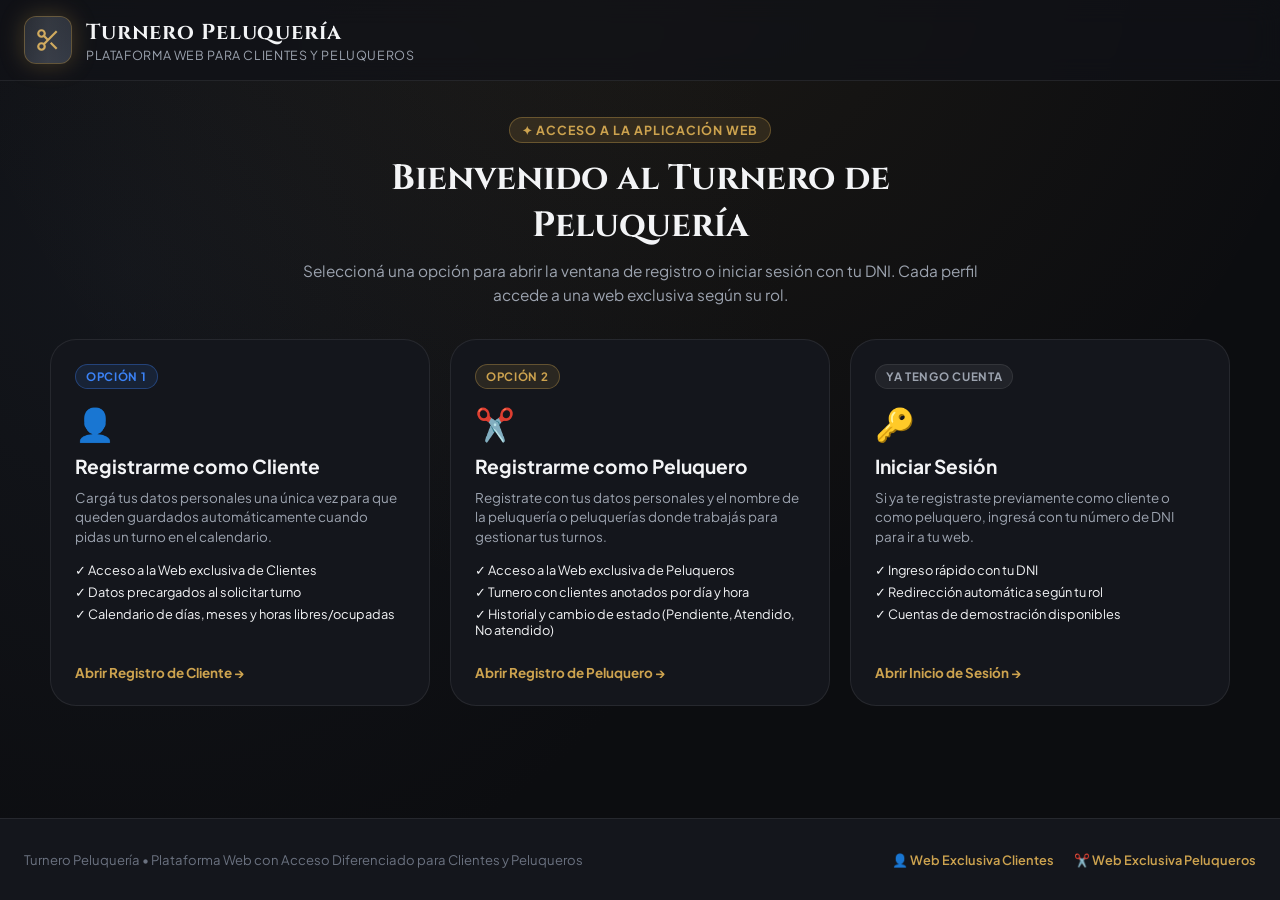
==== commit d2e97d5d: "cambios" ====
--- a/cliente.html
+++ b/cliente.html
@@ -54,7 +54,7 @@
 
   <main>
     <!-- ========================================================================
-         SECCIÓN 1: SOLICITAR TURNO (CALENDARIO DÍAS/MESES/HORAS + DATOS PRECARGADOS)
+         SECCIÓN 1: SOLICITAR TURNO (CALENDARIO DÍAS/MESES/HORAS)
          ======================================================================== -->
     <section id="viewClientBooking" class="view-section active">
 
@@ -78,7 +78,7 @@
       <div class="booking-flow-container">
         <div class="booking-steps-column">
 
-          <!-- PASO 1: TURNERO (MESES, DÍAS Y HORARIOS DISPONIBLES / OCUPADOS) -->
+          <!-- TURNERO (MESES, DÍAS Y HORARIOS DISPONIBLES / OCUPADOS) -->
           <div class="step-card" id="stepCalendar">
             <div class="step-header">
               <div class="step-title-wrap">
@@ -139,66 +139,9 @@
             </div>
           </div>
 
-          <!-- PASO 2: DATOS PRECARGADOS DEL CLIENTE + PELUQUERÍA -->
-          <div class="step-card" id="stepClientData">
-            <div class="step-header">
-              <div class="step-title-wrap">
-                <div class="step-number">2</div>
-                <div>
-                  <h3>Tus Datos Cargados para el Turno</h3>
-                  <p class="step-subtitle">Tus datos de registro ya están listos. Solo elegí la peluquería o agregá una aclaración si querés.</p>
-                </div>
-              </div>
-            </div>
-
-            <div class="client-form-grid">
-              <div class="form-group">
-                <label for="clientName">Nombre y Apellido (Cargado)</label>
-                <div class="form-input-wrap readonly-wrap">
-                  <input type="text" id="clientName" readonly>
-                </div>
-              </div>
-
-              <div class="form-group">
-                <label for="clientDni">DNI (Cargado)</label>
-                <div class="form-input-wrap readonly-wrap">
-                  <input type="text" id="clientDni" readonly>
-                </div>
-              </div>
-
-              <div class="form-group">
-                <label for="clientBirthDate">Fecha de Nacimiento (Cargada)</label>
-                <div class="form-input-wrap readonly-wrap">
-                  <input type="date" id="clientBirthDate" readonly>
-                </div>
-              </div>
-
-              <div class="form-group">
-                <label for="clientPhone">Número de Teléfono (Cargado)</label>
-                <div class="form-input-wrap readonly-wrap">
-                  <input type="tel" id="clientPhone" readonly>
-                </div>
-              </div>
-
-              <div class="form-group">
-                <label for="clientBarbershop">Peluquería <span class="required">*</span></label>
-                <div class="form-input-wrap">
-                  <select id="clientBarbershop" class="auth-select"></select>
-                </div>
-              </div>
-
-              <div class="form-group">
-                <label for="clientNotes">Servicio / Aclaración (Opcional)</label>
-                <div class="form-input-wrap">
-                  <input type="text" id="clientNotes" placeholder="Ej: Corte clásico, degradé, perfilado de barba...">
-                </div>
-              </div>
-            </div>
-          </div>
-
-        </div>
-
-        <!-- Resumen Lateral del Turno -->
+        </div>
+
+        <!-- Resumen Lateral del Turno (Sin línea de Peluquería) -->
         <aside class="booking-summary-sidebar">
           <div class="summary-card">
             <h3 class="summary-title">
@@ -220,16 +163,12 @@
                 <span class="summary-value" id="summaryClientPhone">-</span>
               </div>
               <div class="summary-row">
-                <span class="summary-label">Peluquería:</span>
-                <span class="summary-value" id="summaryBarbershop">-</span>
-              </div>
-              <div class="summary-row">
                 <span class="summary-label">Fecha:</span>
                 <span class="summary-value" id="summaryDate">-</span>
               </div>
               <div class="summary-row">
                 <span class="summary-label">Horario:</span>
-                <span class="summary-value highlight" id="summaryTime">Seleccionar horario</span>
+                <span class="summary-value highlight" id="summaryTime">Elegir horario libre</span>
               </div>
             </div>
 
@@ -269,8 +208,6 @@
                 <tr>
                   <th>Fecha</th>
                   <th>Horario</th>
-                  <th>Peluquería</th>
-                  <th>Detalle / Aclaración</th>
                   <th>Estado del Turno</th>
                 </tr>
               </thead>
@@ -311,10 +248,6 @@
               <span id="ticketPhone">-</span>
             </div>
             <div class="ticket-row">
-              <span>Peluquería:</span>
-              <span id="ticketShop">-</span>
-            </div>
-            <div class="ticket-row">
               <span>Fecha y Hora:</span>
               <span id="ticketDateTime" style="color: var(--primary);">-</span>
             </div>
--- a/css/style.css
+++ b/css/style.css
@@ -3225,3 +3225,16 @@
 .history-search-wrap input:focus {
   border-color: var(--primary);
 }
+
+
+/* ==========================================================================
+   MODAL POP-UP DE REGISTRO E INICIO DE SESIÓN
+   ========================================================================== */
+.auth-modal-container {
+  max-width: 720px;
+  width: 94%;
+  max-height: 90vh;
+  overflow-y: auto;
+  border: 1px solid var(--border-gold);
+  box-shadow: var(--shadow-lg), var(--shadow-glow);
+}
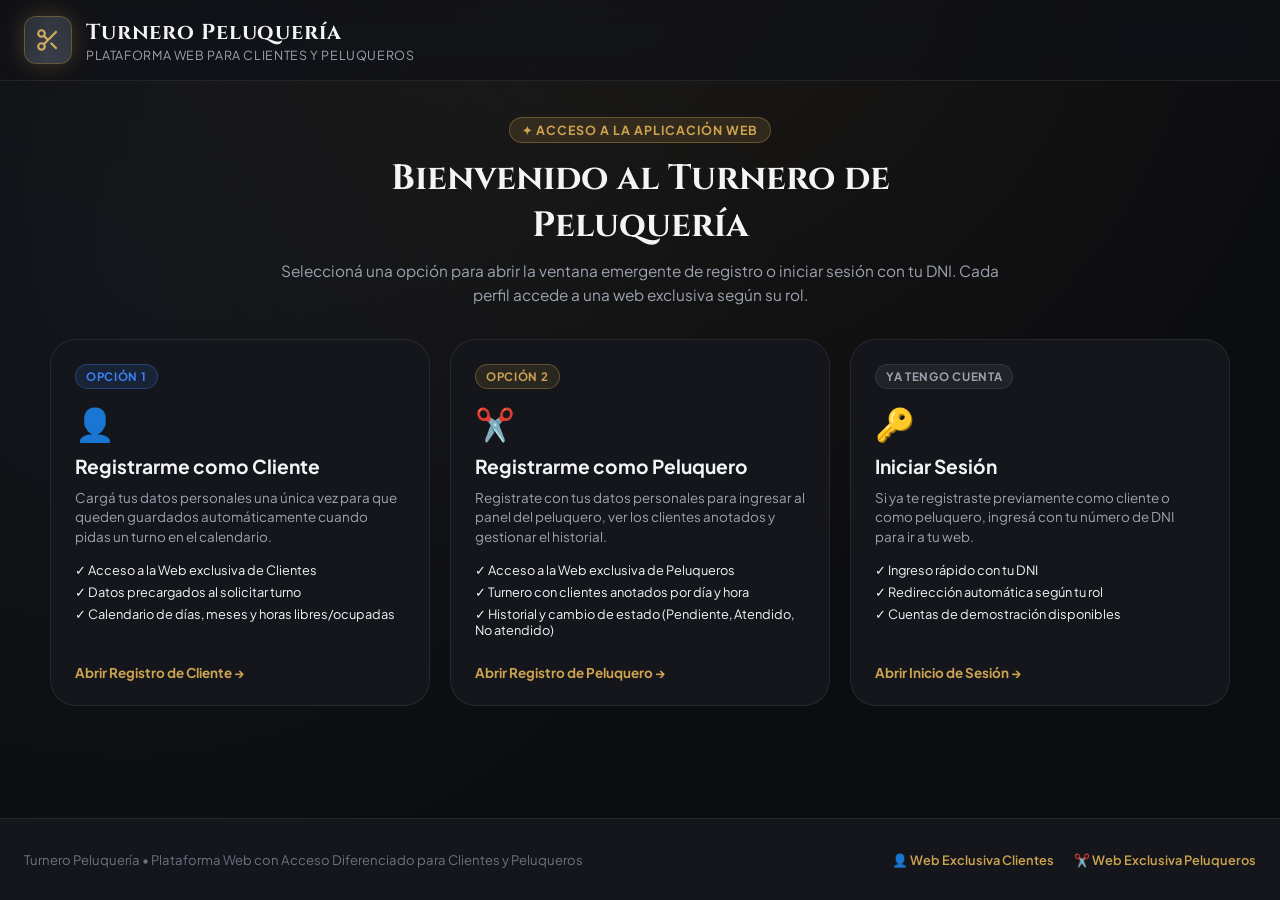
==== commit e759cc7e: "nuevos cambios" ====
--- a/cliente.html
+++ b/cliente.html
@@ -209,6 +209,7 @@
                   <th>Fecha</th>
                   <th>Horario</th>
                   <th>Estado del Turno</th>
+                  <th>Acciones</th>
                 </tr>
               </thead>
               <tbody id="clientMyTurnsTableBody"></tbody>
--- a/css/style.css
+++ b/css/style.css
@@ -1219,12 +1219,17 @@
   background: var(--bg-surface-elevated);
   border: 1px solid var(--border-subtle);
   color: var(--text-main);
-  padding: 12px 14px 12px 42px;
+  padding: 12px 14px;
   border-radius: var(--radius-md);
   font-size: 0.9rem;
   font-family: var(--font-body);
   outline: none;
   transition: var(--transition-fast);
+  color-scheme: dark;
+}
+
+.form-input-wrap svg + input {
+  padding-left: 42px;
 }
 
 .form-input-wrap textarea {
@@ -3238,3 +3243,245 @@
   border: 1px solid var(--border-gold);
   box-shadow: var(--shadow-lg), var(--shadow-glow);
 }
+
+
+/* Botón Cancelar Turno para Clientes */
+.btn-cancel-client-turn {
+  background: var(--danger-bg);
+  border: 1px solid rgba(239, 68, 68, 0.35);
+  color: var(--danger);
+  padding: 6px 12px;
+  border-radius: var(--radius-full);
+  font-size: 0.76rem;
+  font-weight: 700;
+  cursor: pointer;
+  transition: var(--transition-fast);
+  white-space: nowrap;
+}
+
+.btn-cancel-client-turn:hover {
+  background: var(--danger);
+  color: #fff;
+}
+
+.auth-select {
+  background: var(--bg-surface-elevated);
+  border: 1px solid var(--border-subtle);
+  border-radius: var(--radius-md);
+}
+
+/* ==========================================================================
+   OPTIMIZACIÓN INTEGRAL PARA CELULARES Y TABLETS (MOBILE RESPONSIVE)
+   ========================================================================== */
+
+/* Ajuste de grillas anidadas en notebooks / tablets */
+@media (max-width: 1220px) {
+  .calendar-time-layout {
+    grid-template-columns: 1fr;
+  }
+}
+
+@media (max-width: 820px) {
+  /* Header adaptable en celular */
+  .header-container {
+    flex-direction: column;
+    align-items: stretch;
+    padding: 14px 16px;
+    gap: 12px;
+  }
+
+  .brand-wrapper {
+    justify-content: center;
+    text-align: left;
+  }
+
+  .brand-info h1 {
+    font-size: 1.15rem;
+    flex-wrap: wrap;
+  }
+
+  .nav-tabs-bar {
+    width: 100%;
+    justify-content: center;
+  }
+
+  .nav-tab-btn {
+    flex: 1;
+    justify-content: center;
+    padding: 9px 10px;
+    font-size: 0.8rem;
+  }
+
+  .header-actions {
+    width: 100%;
+    justify-content: space-between;
+    flex-wrap: wrap;
+    gap: 8px;
+  }
+
+  /* Paddings generales en móvil */
+  .tools-strip-wrap,
+  .booking-flow-container,
+  .barber-turnero-layout,
+  .dashboard-container,
+  .auth-portal-main {
+    padding-left: 14px;
+    padding-right: 14px;
+  }
+
+  .booking-flow-container,
+  .barber-turnero-layout,
+  .dashboard-container {
+    margin-top: 18px;
+    margin-bottom: 36px;
+    gap: 20px;
+  }
+
+  .client-preloaded-banner {
+    padding: 14px 16px;
+    gap: 12px;
+  }
+
+  .preloaded-pills {
+    width: 100%;
+  }
+
+  .data-pill {
+    font-size: 0.75rem;
+    padding: 5px 10px;
+  }
+
+  /* Tarjetas y encabezados internos */
+  .step-card,
+  .summary-card {
+    padding: 18px 16px;
+    border-radius: var(--radius-lg);
+  }
+
+  .step-header,
+  .slots-header-info,
+  .turnero-board-header {
+    flex-direction: column;
+    align-items: flex-start;
+    gap: 10px;
+  }
+
+  .step-title-wrap h3 {
+    font-size: 1.05rem;
+  }
+
+  /* Modal Pop-up en Celular */
+  .modal-backdrop {
+    padding: 12px;
+  }
+
+  .modal-header {
+    padding: 16px 18px;
+  }
+
+  .modal-body {
+    padding: 18px;
+  }
+
+  .auth-form-header {
+    flex-direction: column;
+    align-items: flex-start;
+    gap: 10px;
+  }
+
+  .auth-form-footer {
+    flex-direction: column;
+    align-items: stretch;
+  }
+
+  .auth-submit-btn {
+    width: 100% !important;
+    min-width: 0 !important;
+  }
+
+  /* Historial y buscador en móvil */
+  .history-filters-bar {
+    width: 100%;
+    flex-direction: column;
+    align-items: stretch;
+  }
+
+  .filter-tabs-group {
+    width: 100%;
+    justify-content: center;
+  }
+
+  .filter-pill-btn {
+    flex: 1;
+    text-align: center;
+    padding: 7px 8px;
+    font-size: 0.76rem;
+  }
+
+  .history-search-wrap,
+  .history-search-wrap input {
+    width: 100%;
+    min-width: 0;
+  }
+
+  /* Tablas con scroll horizontal fluido en móvil */
+  .turnero-table th,
+  .turnero-table td {
+    padding: 12px 14px;
+    font-size: 0.82rem;
+  }
+
+  /* Toast flotante en celular */
+  .toast-container {
+    left: 14px;
+    right: 14px;
+    bottom: 14px;
+  }
+
+  .toast-message {
+    min-width: 0;
+    width: 100%;
+    max-width: 100%;
+  }
+}
+
+@media (max-width: 480px) {
+  .auth-main-title {
+    font-size: 1.55rem;
+  }
+
+  .calendar-widget,
+  .time-slots-panel {
+    padding: 14px 12px;
+  }
+
+  .calendar-grid-days {
+    gap: 4px;
+  }
+
+  .cal-day-cell {
+    font-size: 0.8rem;
+    border-radius: var(--radius-sm);
+  }
+
+  .barber-day-count-badge {
+    width: 14px;
+    height: 14px;
+    font-size: 0.58rem;
+    bottom: 2px;
+    right: 2px;
+  }
+
+  .calendar-legend {
+    flex-wrap: wrap;
+    gap: 10px;
+  }
+
+  .slots-grid {
+    grid-template-columns: repeat(2, 1fr);
+  }
+
+  .ticket-actions-row {
+    flex-direction: column;
+  }
+}
